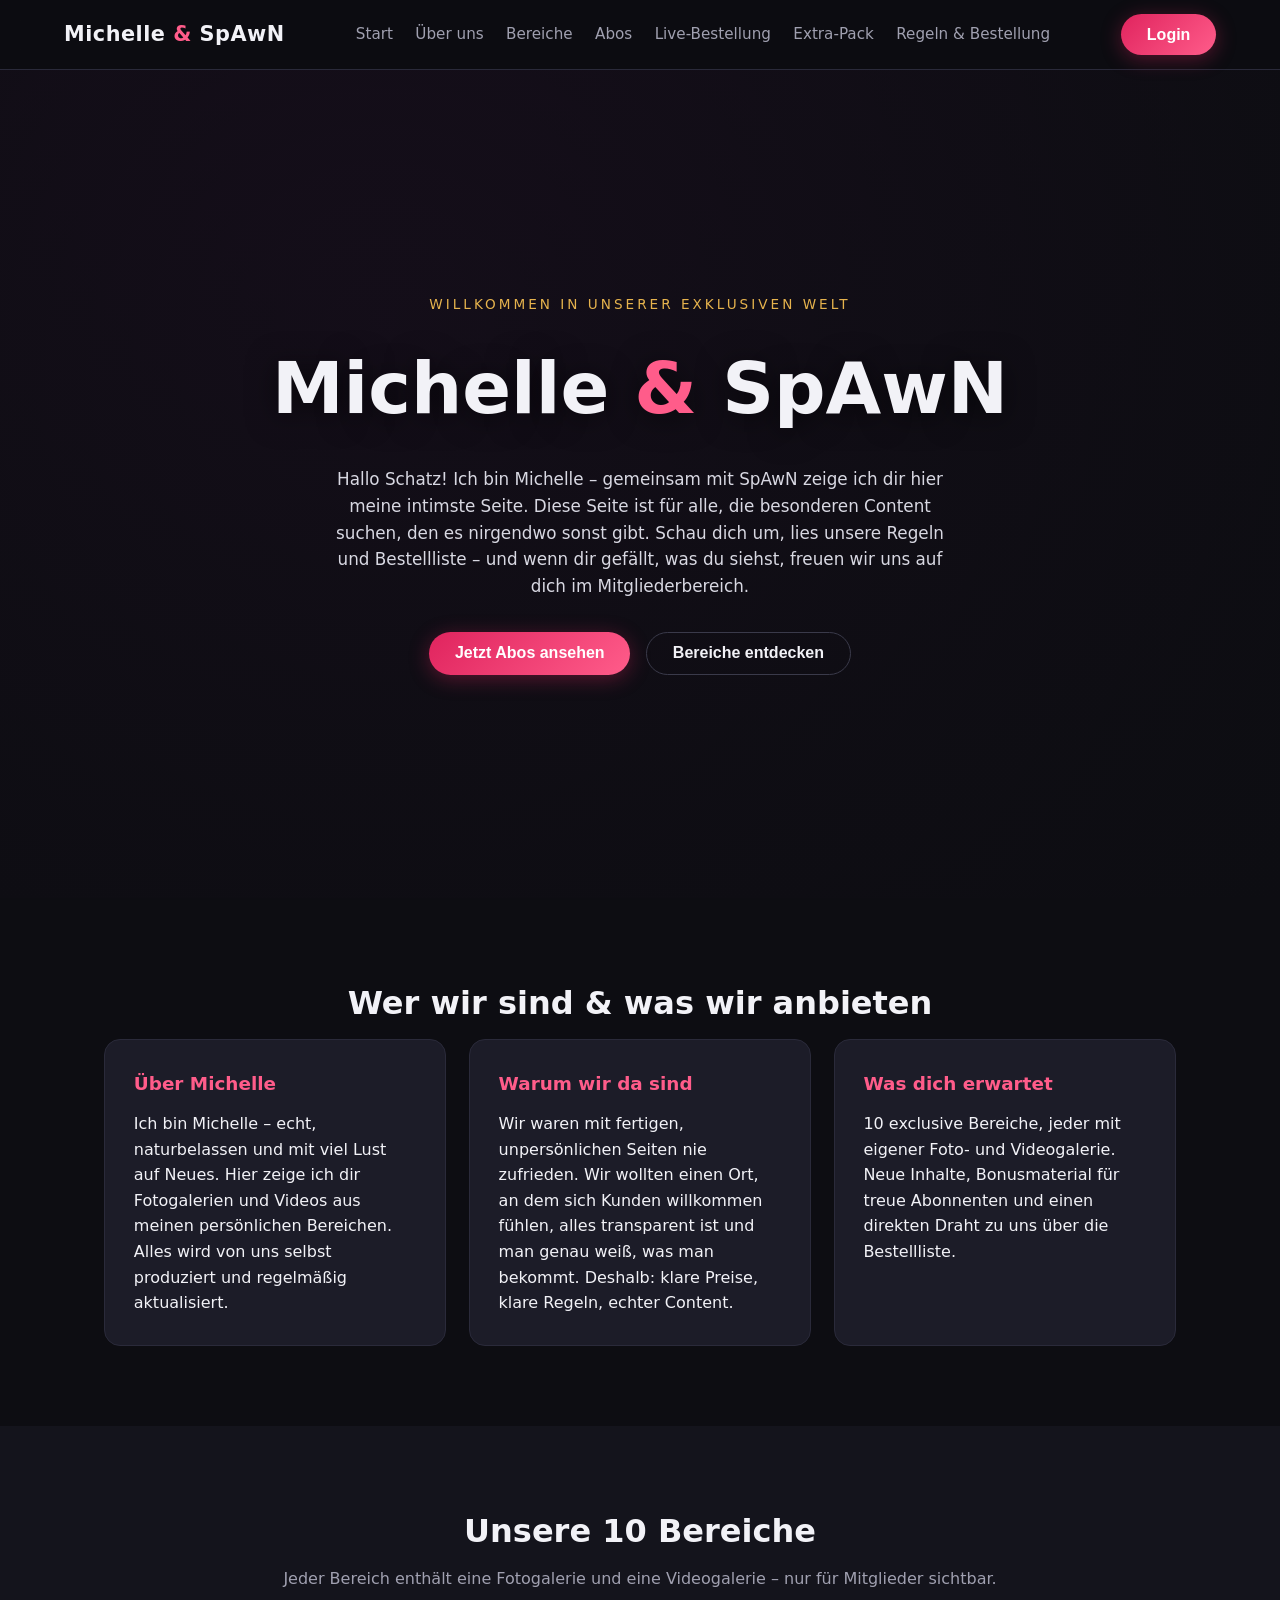
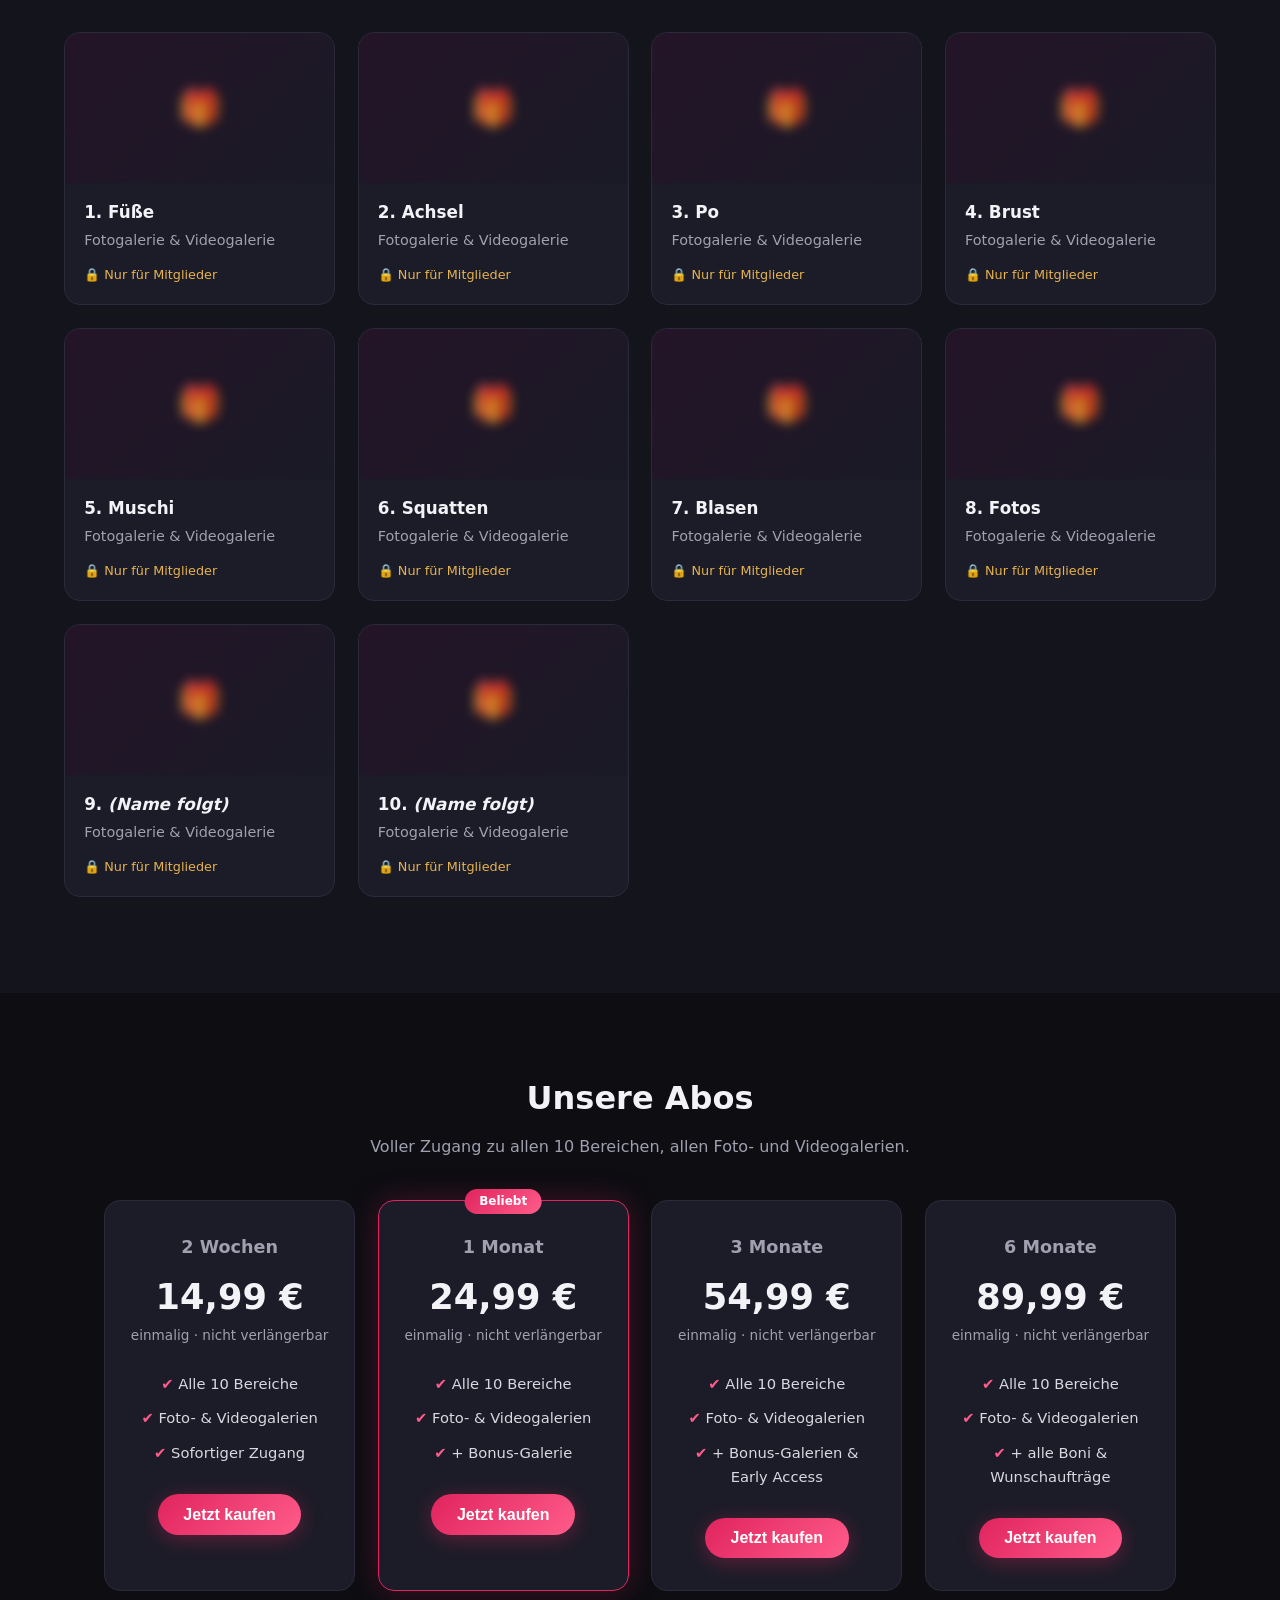
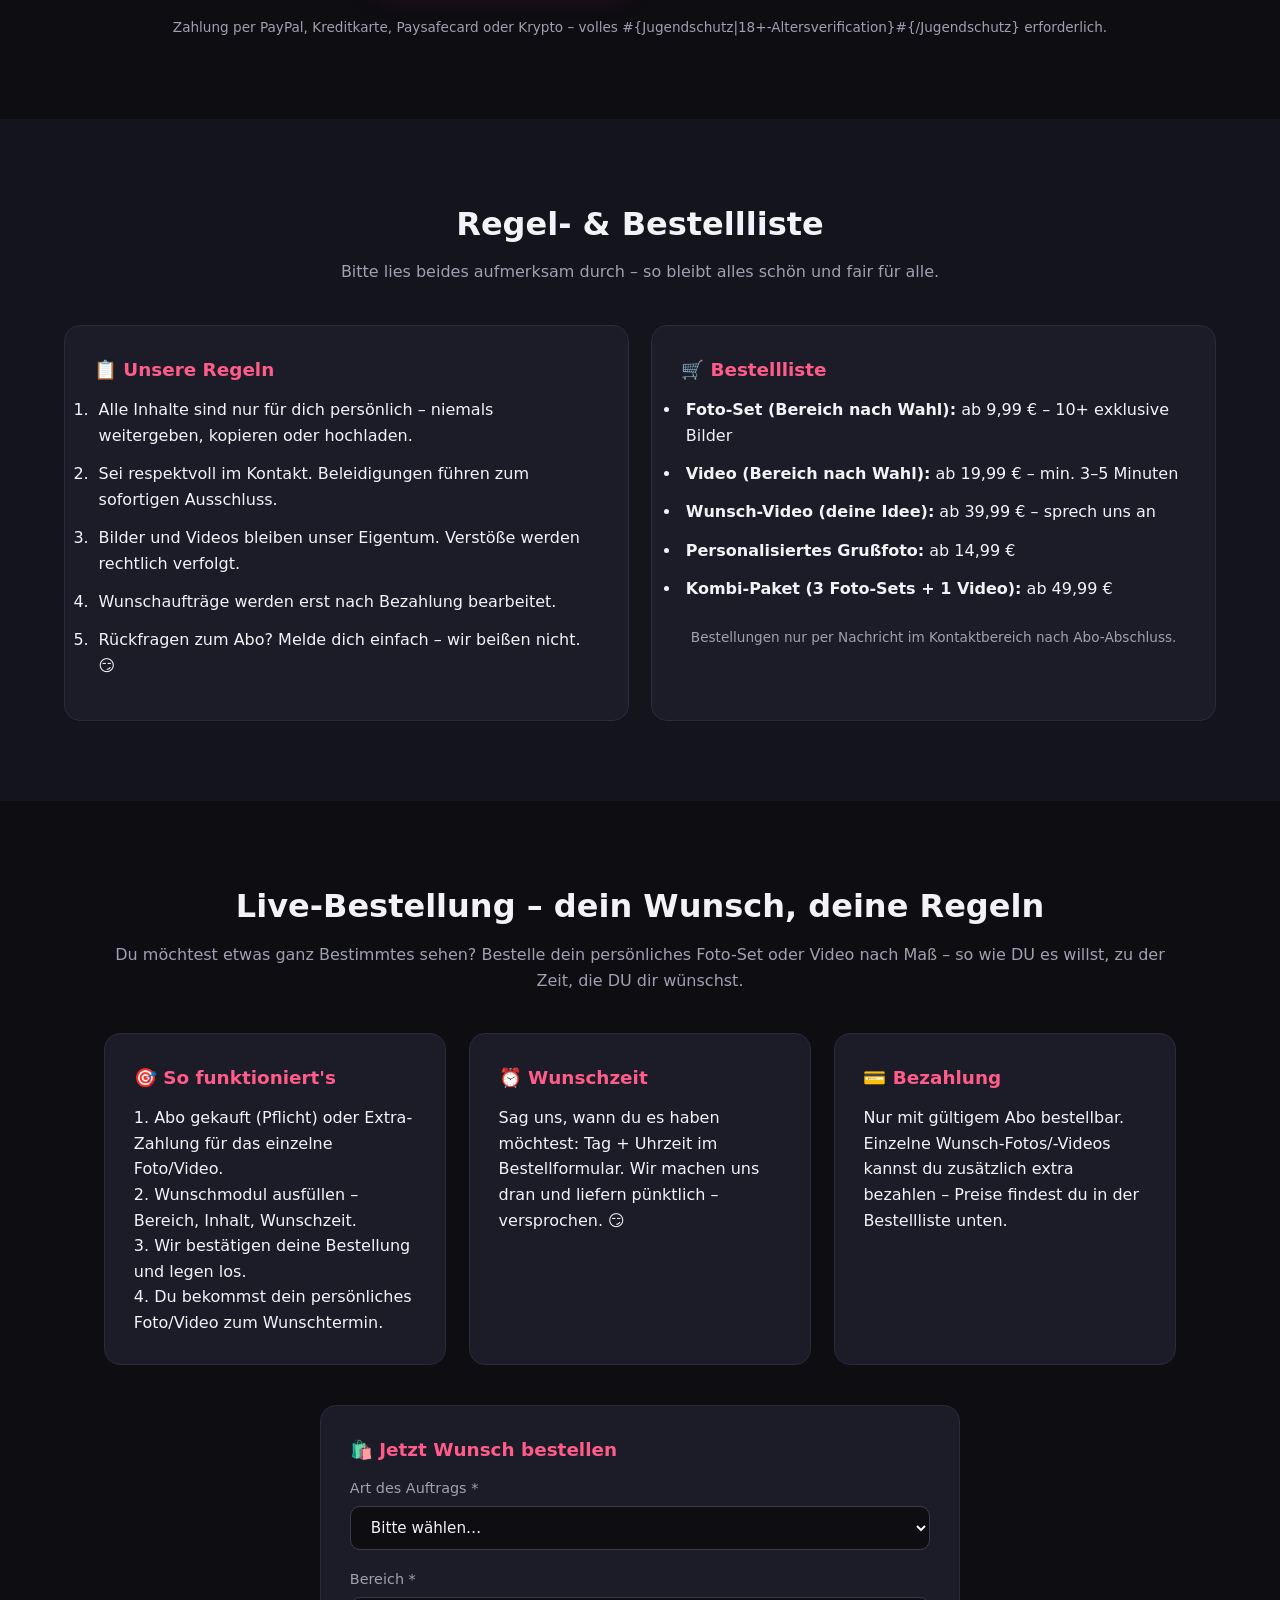
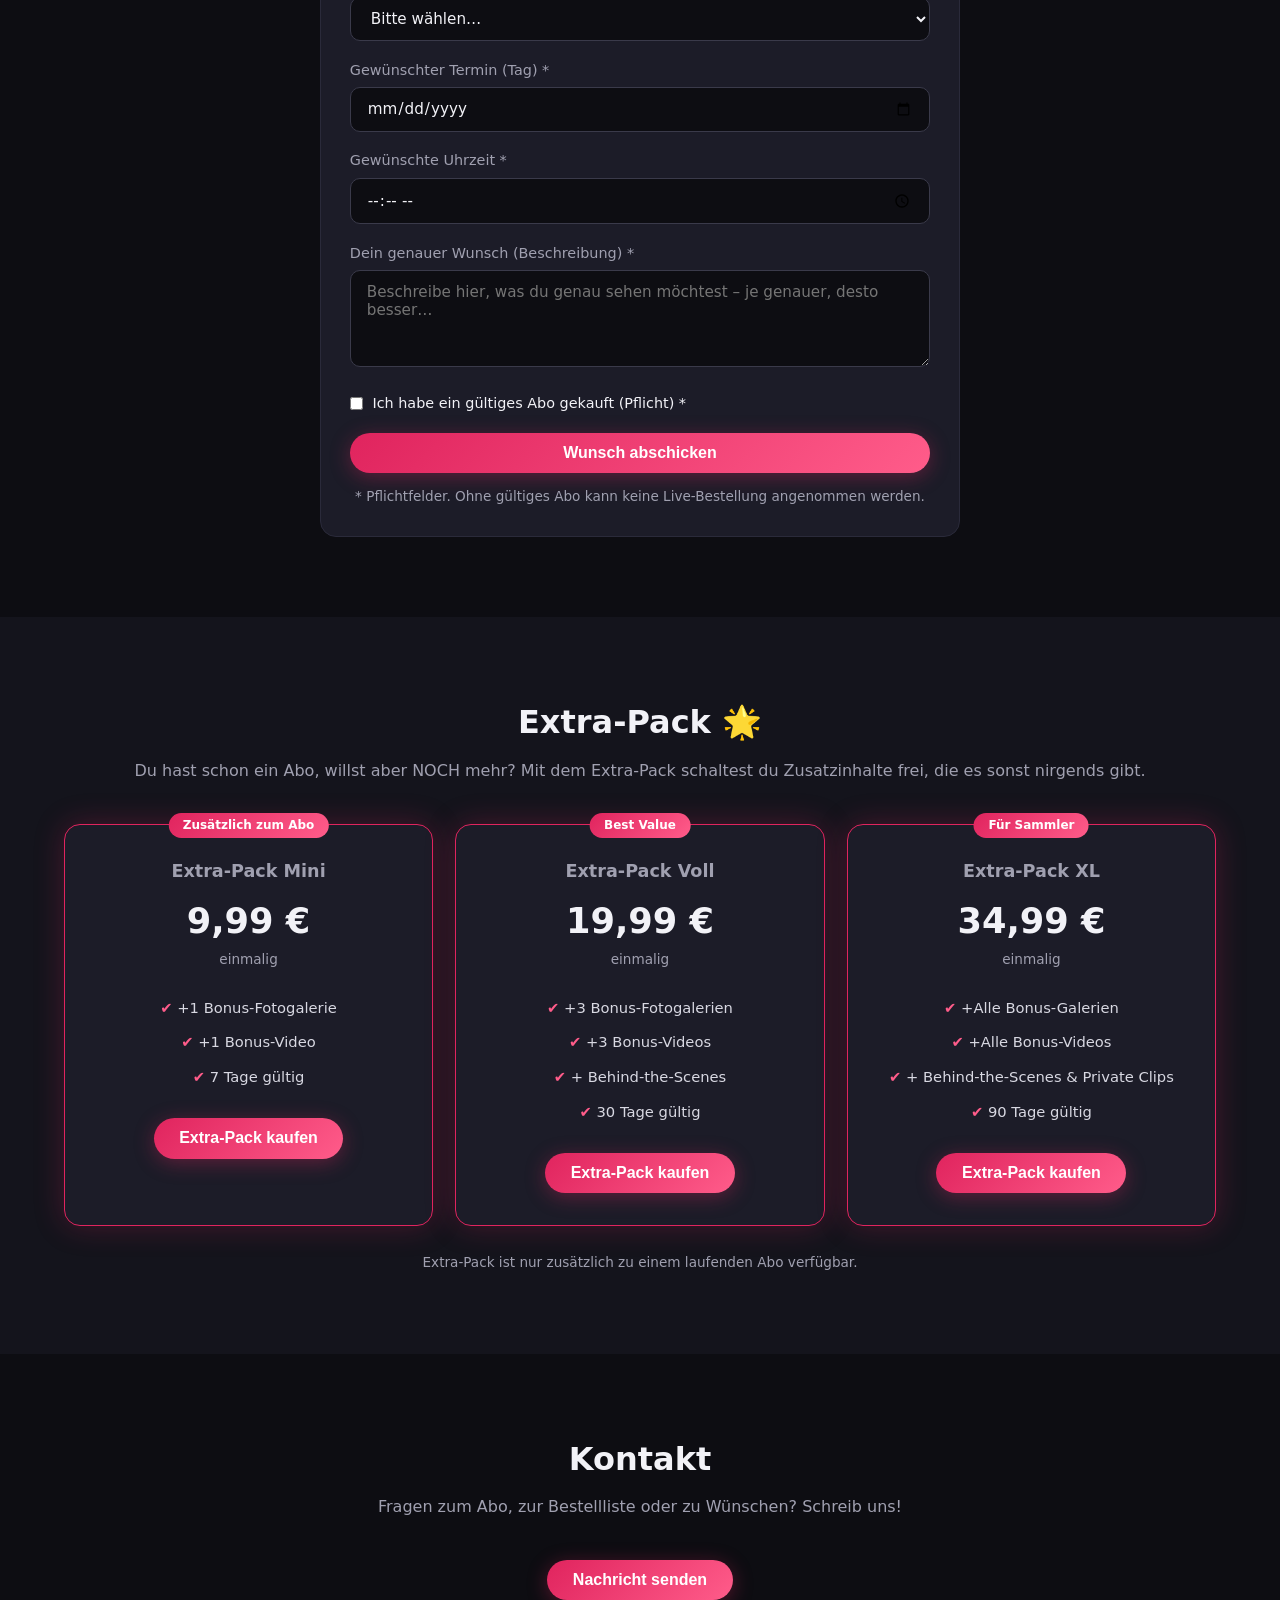
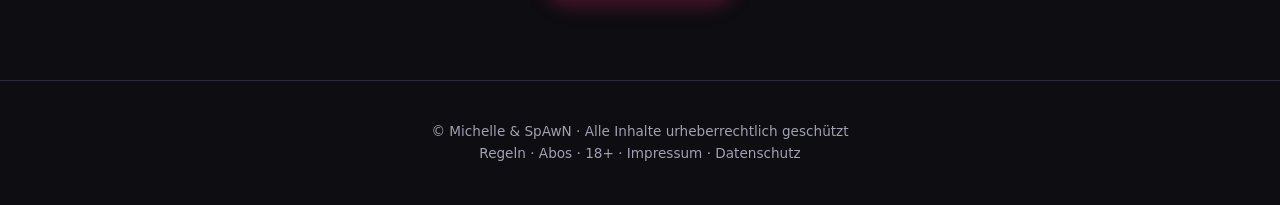
==== index.html @ d3b45bf0 "Website Vorschau: 10 Bereiche, Abos, Live-Bestellung, Extra-Pack, Regeln & Bestellliste" ====
<!DOCTYPE html>
<html lang="de">
<head>
<meta charset="UTF-8">
<meta name="viewport" content="width=device-width, initial-scale=1.0">
<meta name="robots" content="noindex, nofollow">
<title>Michelle &amp; SpAwN – Exklusive Welt</title>
<link rel="stylesheet" href="style.css">
</head>
<body>

<!-- Header -->
<header class="site-header">
  <div class="logo">Michelle <span class="amp">&amp;</span> SpAwN</div>
  <nav>
    <a href="#start">Start</a>
    <a href="#ueber-uns">Über uns</a>
    <a href="#bereiche">Bereiche</a>
    <a href="#preise">Abos</a>
    <a href="#live-bestellung">Live-Bestellung</a>
    <a href="#extra-pack">Extra-Pack</a>
    <a href="#regeln">Regeln &amp; Bestellung</a>
  </nav>
  <button class="btn btn-primary" onclick="openModal()">Login</button>
</header>

<!-- Cover / Start -->
<section id="start" class="hero">
  <div class="hero-inner">
    <p class="hero-kicker">Willkommen in unserer exklusiven Welt</p>
    <h1>Michelle <span class="amp">&amp;</span> SpAwN</h1>
    <p class="hero-text">
      Hallo Schatz! Ich bin Michelle – gemeinsam mit SpAwN zeige ich dir hier meine intimste Seite.
      Diese Seite ist für alle, die besonderen Content suchen, den es nirgendwo sonst gibt.
      Schau dich um, lies unsere Regeln und Bestellliste – und wenn dir gefällt, was du siehst,
      freuen wir uns auf dich im Mitgliederbereich.
    </p>
    <div class="hero-buttons">
      <button class="btn btn-primary" onclick="scrollToId('preise')">Jetzt Abos ansehen</button>
      <button class="btn btn-ghost" onclick="scrollToId('bereiche')">Bereiche entdecken</button>
    </div>
  </div>
</section>

<!-- Über uns / Bestellliste-Einleitung -->
<section id="ueber-uns" class="section">
  <h2>Wer wir sind &amp; was wir anbieten</h2>
  <div class="cards">
    <div class="card">
      <h3>Über Michelle</h3>
      <p>
        Ich bin Michelle – echt, naturbelassen und mit viel Lust auf Neues. Hier zeige ich dir
        Fotogalerien und Videos aus meinen persönlichen Bereichen. Alles wird von uns selbst
        produziert und regelmäßig aktualisiert.
      </p>
    </div>
    <div class="card">
      <h3>Warum wir da sind</h3>
      <p>
        Wir waren mit fertigen, unpersönlichen Seiten nie zufrieden. Wir wollten einen Ort,
        an dem sich Kunden willkommen fühlen, alles transparent ist und man genau weiß,
        was man bekommt. Deshalb: klare Preise, klare Regeln, echter Content.
      </p>
    </div>
    <div class="card">
      <h3>Was dich erwartet</h3>
      <p>
        10 exclusive Bereiche, jeder mit eigener Foto- und Videogalerie. Neue Inhalte,
        Bonusmaterial für treue Abonnenten und einen direkten Draht zu uns über die
        Bestellliste.
      </p>
    </div>
  </div>
</section>

<!-- Bereiche -->
<section id="bereiche" class="section dark">
  <h2>Unsere 10 Bereiche</h2>
  <p class="section-sub">Jeder Bereich enthält eine Fotogalerie und eine Videogalerie – nur für Mitglieder sichtbar.</p>
  <div class="bereich-grid">
    <div class="bereich locked">
      <div class="bereich-teaser"></div>
      <h3>1. Füße</h3>
      <p>Fotogalerie &amp; Videogalerie</p>
      <span class="lock">🔒 Nur für Mitglieder</span>
    </div>
    <div class="bereich locked">
      <div class="bereich-teaser"></div>
      <h3>2. Achsel</h3>
      <p>Fotogalerie &amp; Videogalerie</p>
      <span class="lock">🔒 Nur für Mitglieder</span>
    </div>
    <div class="bereich locked">
      <div class="bereich-teaser"></div>
      <h3>3. Po</h3>
      <p>Fotogalerie &amp; Videogalerie</p>
      <span class="lock">🔒 Nur für Mitglieder</span>
    </div>
    <div class="bereich locked">
      <div class="bereich-teaser"></div>
      <h3>4. Brust</h3>
      <p>Fotogalerie &amp; Videogalerie</p>
      <span class="lock">🔒 Nur für Mitglieder</span>
    </div>
    <div class="bereich locked">
      <div class="bereich-teaser"></div>
      <h3>5. Muschi</h3>
      <p>Fotogalerie &amp; Videogalerie</p>
      <span class="lock">🔒 Nur für Mitglieder</span>
    </div>
    <div class="bereich locked">
      <div class="bereich-teaser"></div>
      <h3>6. Squatten</h3>
      <p>Fotogalerie &amp; Videogalerie</p>
      <span class="lock">🔒 Nur für Mitglieder</span>
    </div>
    <div class="bereich locked">
      <div class="bereich-teaser"></div>
      <h3>7. Blasen</h3>
      <p>Fotogalerie &amp; Videogalerie</p>
      <span class="lock">🔒 Nur für Mitglieder</span>
    </div>
    <div class="bereich locked">
      <div class="bereich-teaser"></div>
      <h3>8. Fotos</h3>
      <p>Fotogalerie &amp; Videogalerie</p>
      <span class="lock">🔒 Nur für Mitglieder</span>
    </div>
    <div class="bereich locked">
      <div class="bereich-teaser"></div>
      <h3>9. <em>(Name folgt)</em></h3>
      <p>Fotogalerie &amp; Videogalerie</p>
      <span class="lock">🔒 Nur für Mitglieder</span>
    </div>
    <div class="bereich locked">
      <div class="bereich-teaser"></div>
      <h3>10. <em>(Name folgt)</em></h3>
      <p>Fotogalerie &amp; Videogalerie</p>
      <span class="lock">🔒 Nur für Mitglieder</span>
    </div>
  </div>
</section>

<!-- Abos -->
<section id="preise" class="section">
  <h2>Unsere Abos</h2>
  <p class="section-sub">Voller Zugang zu allen 10 Bereichen, allen Foto- und Videogalerien.</p>
  <div class="pricing-grid">
    <div class="plan">
      <h3>2 Wochen</h3>
      <p class="price">14,99 €</p>
      <p class="per">einmalig · nicht verlängerbar</p>
      <ul>
        <li>Alle 10 Bereiche</li>
        <li>Foto- &amp; Videogalerien</li>
        <li>Sofortiger Zugang</li>
      </ul>
      <button class="btn btn-primary">Jetzt kaufen</button>
    </div>
    <div class="plan highlight">
      <span class="badge">Beliebt</span>
      <h3>1 Monat</h3>
      <p class="price">24,99 €</p>
      <p class="per">einmalig · nicht verlängerbar</p>
      <ul>
        <li>Alle 10 Bereiche</li>
        <li>Foto- &amp; Videogalerien</li>
        <li>+ Bonus-Galerie</li>
      </ul>
      <button class="btn btn-primary">Jetzt kaufen</button>
    </div>
    <div class="plan">
      <h3>3 Monate</h3>
      <p class="price">54,99 €</p>
      <p class="per">einmalig · nicht verlängerbar</p>
      <ul>
        <li>Alle 10 Bereiche</li>
        <li>Foto- &amp; Videogalerien</li>
        <li>+ Bonus-Galerien &amp; Early Access</li>
      </ul>
      <button class="btn btn-primary">Jetzt kaufen</button>
    </div>
    <div class="plan">
      <h3>6 Monate</h3>
      <p class="price">89,99 €</p>
      <p class="per">einmalig · nicht verlängerbar</p>
      <ul>
        <li>Alle 10 Bereiche</li>
        <li>Foto- &amp; Videogalerien</li>
        <li>+ alle Boni &amp; Wunschaufträge</li>
      </ul>
      <button class="btn btn-primary">Jetzt kaufen</button>
    </div>
  </div>
  <p class="note">Zahlung per PayPal, Kreditkarte, Paysafecard oder Krypto – volles #{Jugendschutz|18+-Altersverification}#{/Jugendschutz} erforderlich.</p>
</section>

<!-- Regeln & Bestellliste -->
<section id="regeln" class="section dark">
  <h2>Regel- &amp; Bestellliste</h2>
  <p class="section-sub">Bitte lies beides aufmerksam durch – so bleibt alles schön und fair für alle.</p>
  <div class="two-col">
    <div class="card tall">
      <h3>📋 Unsere Regeln</h3>
      <ol class="regeln">
        <li>Alle Inhalte sind nur für dich persönlich – niemals weitergeben, kopieren oder hochladen.</li>
        <li>Sei respektvoll im Kontakt. Beleidigungen führen zum sofortigen Ausschluss.</li>
        <li>Bilder und Videos bleiben unser Eigentum. Verstöße werden rechtlich verfolgt.</li>
        <li>Wunschaufträge werden erst nach Bezahlung bearbeitet.</li>
        <li>Rückfragen zum Abo? Melde dich einfach – wir beißen nicht. 😏</li>
      </ol>
    </div>
    <div class="card tall">
      <h3>🛒 Bestellliste</h3>
      <ul class="bestellliste">
        <li><strong>Foto-Set (Bereich nach Wahl):</strong> ab 9,99 € – 10+ exklusive Bilder</li>
        <li><strong>Video (Bereich nach Wahl):</strong> ab 19,99 € – min. 3–5 Minuten</li>
        <li><strong>Wunsch-Video (deine Idee):</strong> ab 39,99 € – sprech uns an</li>
        <li><strong>Personalisiertes Grußfoto:</strong> ab 14,99 €</li>
        <li><strong>Kombi-Paket (3 Foto-Sets + 1 Video):</strong> ab 49,99 €</li>
      </ul>
      <p class="note">Bestellungen nur per Nachricht im Kontaktbereich nach Abo-Abschluss.</p>
    </div>
  </div>
</section>

<!-- Live-Bestellung / Wunsch-Funktion -->
<section id="live-bestellung" class="section">
  <h2>Live-Bestellung – dein Wunsch, deine Regeln</h2>
  <p class="section-sub">
    Du möchtest etwas ganz Bestimmtes sehen? Bestelle dein persönliches Foto-Set oder Video
    nach Maß – so wie DU es willst, zu der Zeit, die DU dir wünschst.
  </p>

  <div class="cards lb-info">
    <div class="card">
      <h3>🎯 So funktioniert's</h3>
      <p>
        1. Abo gekauft (Pflicht) oder Extra-Zahlung für das einzelne Foto/Video.<br>
        2. Wunschmodul ausfüllen – Bereich, Inhalt, Wunschzeit.<br>
        3. Wir bestätigen deine Bestellung und legen los.<br>
        4. Du bekommst dein persönliches Foto/Video zum Wunschtermin.
      </p>
    </div>
    <div class="card">
      <h3>⏰ Wunschzeit</h3>
      <p>
        Sag uns, wann du es haben möchtest: Tag + Uhrzeit im Bestellformular.
        Wir machen uns dran und liefern pünktlich – versprochen. 😏
      </p>
    </div>
    <div class="card">
      <h3>💳 Bezahlung</h3>
      <p>
        Nur mit gültigem Abo bestellbar. Einzelne Wunsch-Fotos/-Videos kannst du zusätzlich
        extra bezahlen – Preise findest du in der Bestellliste unten.
      </p>
    </div>
  </div>

  <!-- Wunsch-Formular -->
  <div class="card form-card">
    <h3>🛍️ Jetzt Wunsch bestellen</h3>
    <form id="wunsch-form" onsubmit="return submitWunsch(event)">
      <div class="form-row">
        <label for="w-art">Art des Auftrags *</label>
        <select id="w-art" required>
          <option value="">Bitte wählen…</option>
          <option>Wunsch-Foto-Set (ab 9,99 €)</option>
          <option>Wunsch-Video (ab 19,99 €)</option>
          <option>Video nach meiner Idee / Maßanfertigung (ab 39,99 €)</option>
          <option>Personalisiertes Grußfoto (ab 14,99 €)</option>
          <option>Kombi-Paket (3 Foto-Sets + 1 Video, ab 49,99 €)</option>
        </select>
      </div>
      <div class="form-row">
        <label for="w-bereich">Bereich *</label>
        <select id="w-bereich" required>
          <option value="">Bitte wählen…</option>
          <option>Füße</option>
          <option>Achsel</option>
          <option>Po</option>
          <option>Brust</option>
          <option>Muschi</option>
          <option>Squatten</option>
          <option>Blasen</option>
          <option>Fotos</option>
          <option>(Bereich 9 – Name folgt)</option>
          <option>(Bereich 10 – Name folgt)</option>
          <option>Überraschung – Michelle entscheidet</option>
        </select>
      </div>
      <div class="form-row">
        <label for="w-datum">Gewünschter Termin (Tag) *</label>
        <input type="date" id="w-datum" required>
      </div>
      <div class="form-row">
        <label for="w-zeit">Gewünschte Uhrzeit *</label>
        <input type="time" id="w-zeit" required>
      </div>
      <div class="form-row">
        <label for="w-text">Dein genauer Wunsch (Beschreibung) *</label>
        <textarea id="w-text" rows="4" placeholder="Beschreibe hier, was du genau sehen möchtest – je genauer, desto besser…" required></textarea>
      </div>
      <div class="form-row checkbox">
        <input type="checkbox" id="w-abo" required>
        <label for="w-abo">Ich habe ein gültiges Abo gekauft (Pflicht) *</label>
      </div>
      <button type="submit" class="btn btn-primary full">Wunsch abschicken</button>
      <p class="note form-note">* Pflichtfelder. Ohne gültiges Abo kann keine Live-Bestellung angenommen werden.</p>
    </form>
  </div>
</section>

<!-- Extra-Pack -->
<section id="extra-pack" class="section dark">
  <h2>Extra-Pack 🌟</h2>
  <p class="section-sub">Du hast schon ein Abo, willst aber NOCH mehr? Mit dem Extra-Pack schaltest du Zusatzinhalte frei, die es sonst nirgends gibt.</p>
  <div class="pricing-grid">
    <div class="plan highlight">
      <span class="badge">Zusätzlich zum Abo</span>
      <h3>Extra-Pack Mini</h3>
      <p class="price">9,99 €</p>
      <p class="per">einmalig</p>
      <ul>
        <li>+1 Bonus-Fotogalerie</li>
        <li>+1 Bonus-Video</li>
        <li>7 Tage gültig</li>
      </ul>
      <button class="btn btn-primary">Extra-Pack kaufen</button>
    </div>
    <div class="plan highlight">
      <span class="badge">Best Value</span>
      <h3>Extra-Pack Voll</h3>
      <p class="price">19,99 €</p>
      <p class="per">einmalig</p>
      <ul>
        <li>+3 Bonus-Fotogalerien</li>
        <li>+3 Bonus-Videos</li>
        <li>+ Behind-the-Scenes</li>
        <li>30 Tage gültig</li>
      </ul>
      <button class="btn btn-primary">Extra-Pack kaufen</button>
    </div>
    <div class="plan highlight">
      <span class="badge">Für Sammler</span>
      <h3>Extra-Pack XL</h3>
      <p class="price">34,99 €</p>
      <p class="per">einmalig</p>
      <ul>
        <li>+Alle Bonus-Galerien</li>
        <li>+Alle Bonus-Videos</li>
        <li>+ Behind-the-Scenes &amp; Private Clips</li>
        <li>90 Tage gültig</li>
      </ul>
      <button class="btn btn-primary">Extra-Pack kaufen</button>
    </div>
  </div>
  <p class="note">Extra-Pack ist nur zusätzlich zu einem laufenden Abo verfügbar.</p>
</section>

<!-- Kontakt -->
<section id="kontakt" class="section">
  <h2>Kontakt</h2>
  <p class="section-sub">Fragen zum Abo, zur Bestellliste oder zu Wünschen? Schreib uns!</p>
  <button class="btn btn-primary">Nachricht senden</button>
</section>

<footer>
  <p>© Michelle &amp; SpAwN · Alle Inhalte urheberrechtlich geschützt</p>
  <p class="footer-links"><a href="#regeln">Regeln</a> · <a href="#preise">Abos</a> · 18+ · Impressum · Datenschutz</p>
</footer>

<!-- Login-Modal -->
<div id="login-modal" class="modal hidden">
  <div class="modal-box">
    <button class="close" onclick="closeModal()">&times;</button>
    <h3>Login für Mitglieder</h3>
    <form onsubmit="event.preventDefault(); alert('Login-Funktion folgt – Zugang nach Abo-Kauf.');">
      <input type="email" placeholder="E-Mail" required>
      <input type="password" placeholder="Passwort" required>
      <button type="submit" class="btn btn-primary full">Einloggen</button>
    </form>
  </div>
</div>

<script src="script.js"></script>
</body>
</html>
---- style.css ----
/* ============================================
   Michelle & SpAwN – Stylesheet
   ============================================ */
:root {
  --bg: #0d0d12;
  --bg2: #14141c;
  --card: #1c1c28;
  --accent: #e0245e;
  --accent2: #ff5c8a;
  --text: #f2f2f7;
  --muted: #a0a0b0;
  --gold: #e6b34d;
}

* { margin: 0; padding: 0; box-sizing: border-box; }

body {
  font-family: 'Segoe UI', system-ui, -apple-system, sans-serif;
  background: var(--bg);
  color: var(--text);
  line-height: 1.6;
}

/* ---------- Header ---------- */
.site-header {
  position: sticky;
  top: 0;
  z-index: 100;
  display: flex;
  align-items: center;
  justify-content: space-between;
  padding: 0.9rem 5%;
  background: rgba(13,13,18,0.85);
  backdrop-filter: blur(12px);
  border-bottom: 1px solid #2a2a3a;
}
.logo {
  font-size: 1.3rem;
  font-weight: 800;
  letter-spacing: 0.5px;
}
.amp { color: var(--accent2); }
.site-header nav { display: flex; gap: 1.4rem; }
.site-header nav a {
  color: var(--muted);
  text-decoration: none;
  font-size: 0.95rem;
  transition: color 0.2s;
}
.site-header nav a:hover { color: var(--accent2); }

/* ---------- Buttons ---------- */
.btn {
  border: none;
  border-radius: 999px;
  padding: 0.7rem 1.6rem;
  font-size: 1rem;
  font-weight: 600;
  cursor: pointer;
  transition: transform 0.15s, box-shadow 0.2s, background 0.2s;
}
.btn:hover { transform: translateY(-2px); }
.btn-primary {
  background: linear-gradient(135deg, var(--accent), var(--accent2));
  color: #fff;
  box-shadow: 0 4px 20px rgba(224,36,94,0.35);
}
.btn-primary:hover { box-shadow: 0 6px 26px rgba(224,36,94,0.5); }
.btn-ghost {
  background: transparent;
  color: var(--text);
  border: 1px solid #3a3a4a;
}
.btn-ghost:hover { border-color: var(--accent2); color: var(--accent2); }
.btn.full { width: 100%; }

/* ---------- Hero ---------- */
.hero {
  min-height: 92vh;
  display: flex;
  align-items: center;
  justify-content: center;
  text-align: center;
  position: relative;
  background:
    linear-gradient(rgba(13,13,18,0.72), rgba(13,13,18,0.9)),
    url('img/cover.jpg') center/cover no-repeat,
    radial-gradient(circle at 30% 30%, #2b1030, var(--bg));
  padding: 2rem 5%;
}
.hero-kicker {
  text-transform: uppercase;
  letter-spacing: 3px;
  font-size: 0.85rem;
  color: var(--gold);
  margin-bottom: 1rem;
}
.hero h1 {
  font-size: clamp(2.4rem, 6vw, 4.5rem);
  font-weight: 900;
  margin-bottom: 1.2rem;
  text-shadow: 0 4px 30px rgba(0,0,0,0.6);
}
.hero-text {
  max-width: 640px;
  margin: 0 auto 2rem;
  color: #d8d8e2;
  font-size: 1.05rem;
}
.hero-buttons { display: flex; gap: 1rem; justify-content: center; flex-wrap: wrap; }

/* ---------- Sections ---------- */
.section { padding: 5rem 5%; max-width: 1200px; margin: 0 auto; }
.section.dark { max-width: none; background: var(--bg2); }
.section.dark > * { max-width: 1200px; margin-left: auto; margin-right: auto; }
.section h2 {
  font-size: 2rem;
  font-weight: 800;
  text-align: center;
  margin-bottom: 0.6rem;
}
.section-sub {
  text-align: center;
  color: var(--muted);
  margin-bottom: 2.5rem;
}

/* ---------- Cards ---------- */
.cards { display: grid; grid-template-columns: repeat(auto-fit, minmax(260px, 1fr)); gap: 1.4rem; }
.card {
  background: var(--card);
  border: 1px solid #2a2a3a;
  border-radius: 16px;
  padding: 1.8rem;
}
.card h3 { color: var(--accent2); margin-bottom: 0.8rem; font-size: 1.15rem; }
.card.tall { min-height: 100%; }

/* ---------- Bereiche ---------- */
.bereich-grid {
  display: grid;
  grid-template-columns: repeat(auto-fill, minmax(240px, 1fr));
  gap: 1.4rem;
  margin-bottom: 1rem;
}
.bereich {
  background: var(--card);
  border: 1px solid #2a2a3a;
  border-radius: 16px;
  overflow: hidden;
  transition: transform 0.2s, border-color 0.2s;
  position: relative;
}
.bereich:hover { transform: translateY(-4px); border-color: var(--accent); }
.bereich-teaser {
  height: 150px;
  background: linear-gradient(135deg, #241428, #1a1a26);
  position: relative;
}
.bereich-teaser::after {
  content: '🎁';
  position: absolute;
  inset: 0;
  display: flex;
  align-items: center;
  justify-content: center;
  font-size: 2.2rem;
  filter: blur(0);
  opacity: 0.85;
}
.bereich.locked .bereich-teaser::after { filter: blur(6px); }
.bereich h3 { padding: 1rem 1.2rem 0.2rem; font-size: 1.05rem; }
.bereich p { padding: 0 1.2rem; color: var(--muted); font-size: 0.9rem; }
.bereich .lock {
  display: inline-block;
  margin: 0.8rem 1.2rem 1.2rem;
  font-size: 0.8rem;
  color: var(--gold);
}

/* ---------- Pricing ---------- */
.pricing-grid {
  display: grid;
  grid-template-columns: repeat(auto-fit, minmax(230px, 1fr));
  gap: 1.4rem;
}
.plan {
  background: var(--card);
  border: 1px solid #2a2a3a;
  border-radius: 16px;
  padding: 2rem 1.5rem;
  text-align: center;
  position: relative;
  transition: transform 0.2s, border-color 0.2s;
}
.plan:hover { transform: translateY(-4px); }
.plan.highlight { border-color: var(--accent); box-shadow: 0 0 30px rgba(224,36,94,0.25); }
.plan .badge {
  position: absolute;
  top: -12px;
  left: 50%;
  transform: translateX(-50%);
  background: linear-gradient(135deg, var(--accent), var(--accent2));
  color: #fff;
  padding: 0.2rem 0.9rem;
  border-radius: 999px;
  font-size: 0.75rem;
  font-weight: 700;
}
.plan h3 { font-size: 1.1rem; color: var(--muted); margin-bottom: 0.5rem; }
.plan .price { font-size: 2.2rem; font-weight: 900; color: var(--text); }
.plan .per { color: var(--muted); font-size: 0.85rem; margin-bottom: 1.2rem; }
.plan ul { list-style: none; margin-bottom: 1.5rem; }
.plan ul li { padding: 0.35rem 0; color: #d8d8e2; font-size: 0.92rem; }
.plan ul li::before { content: '✔ '; color: var(--accent2); }

.note { text-align: center; color: var(--muted); font-size: 0.85rem; margin-top: 1.6rem; }

/* ---------- Regeln & Bestellliste ---------- */
.two-col { display: grid; grid-template-columns: repeat(auto-fit, minmax(300px, 1fr)); gap: 1.4rem; }
.regeln li, .bestellliste li { margin-bottom: 0.8rem; padding-left: 0.3rem; }

/* ---------- Kontakt ---------- */
#kontakt { text-align: center; }

/* ---------- Footer ---------- */
footer {
  padding: 2.5rem 5%;
  text-align: center;
  color: var(--muted);
  font-size: 0.85rem;
  border-top: 1px solid #2a2a3a;
}
.footer-links a { color: var(--muted); text-decoration: none; }
.footer-links a:hover { color: var(--accent2); }

/* ---------- Modal ---------- */
.modal {
  position: fixed;
  inset: 0;
  background: rgba(0,0,0,0.7);
  display: flex;
  align-items: center;
  justify-content: center;
  z-index: 200;
}
.modal.hidden { display: none; }
.modal-box {
  background: var(--card);
  border: 1px solid #3a3a4a;
  border-radius: 16px;
  padding: 2.2rem;
  width: min(380px, 90vw);
  position: relative;
}
.modal-box h3 { margin-bottom: 1.2rem; }
.modal-box .close {
  position: absolute;
  top: 0.7rem;
  right: 1rem;
  background: none;
  border: none;
  color: var(--muted);
  font-size: 1.6rem;
  cursor: pointer;
}
.modal-box input {
  width: 100%;
  padding: 0.75rem 1rem;
  margin-bottom: 0.9rem;
  border-radius: 10px;
  border: 1px solid #3a3a4a;
  background: var(--bg);
  color: var(--text);
  font-size: 0.95rem;
}

/* ---------- Live-Bestellung Formular ---------- */
.card.form-card {
  max-width: 640px;
  margin: 2.5rem auto 0;
}
.form-row { margin-bottom: 1.1rem; }
.form-row label {
  display: block;
  margin-bottom: 0.35rem;
  font-size: 0.9rem;
  color: var(--muted);
}
.form-row select,
.form-row input[type="date"],
.form-row input[type="time"],
.form-row textarea {
  width: 100%;
  padding: 0.7rem 1rem;
  border-radius: 10px;
  border: 1px solid #3a3a4a;
  background: var(--bg);
  color: var(--text);
  font-size: 0.95rem;
  font-family: inherit;
}
.form-row textarea { resize: vertical; }
.form-row select:focus,
.form-row input:focus,
.form-row textarea:focus {
  outline: none;
  border-color: var(--accent2);
}
.form-row.checkbox {
  display: flex;
  align-items: center;
  gap: 0.6rem;
}
.form-row.checkbox input { width: auto; }
.form-row.checkbox label { margin-bottom: 0; color: var(--text); }
.form-note { margin-top: 0.8rem; }
.lb-info { margin-bottom: 0; }

/* ---------- Responsive ---------- */
@media (max-width: 760px) {
  .site-header nav { display: none; }
  .hero { min-height: 80vh; }
}
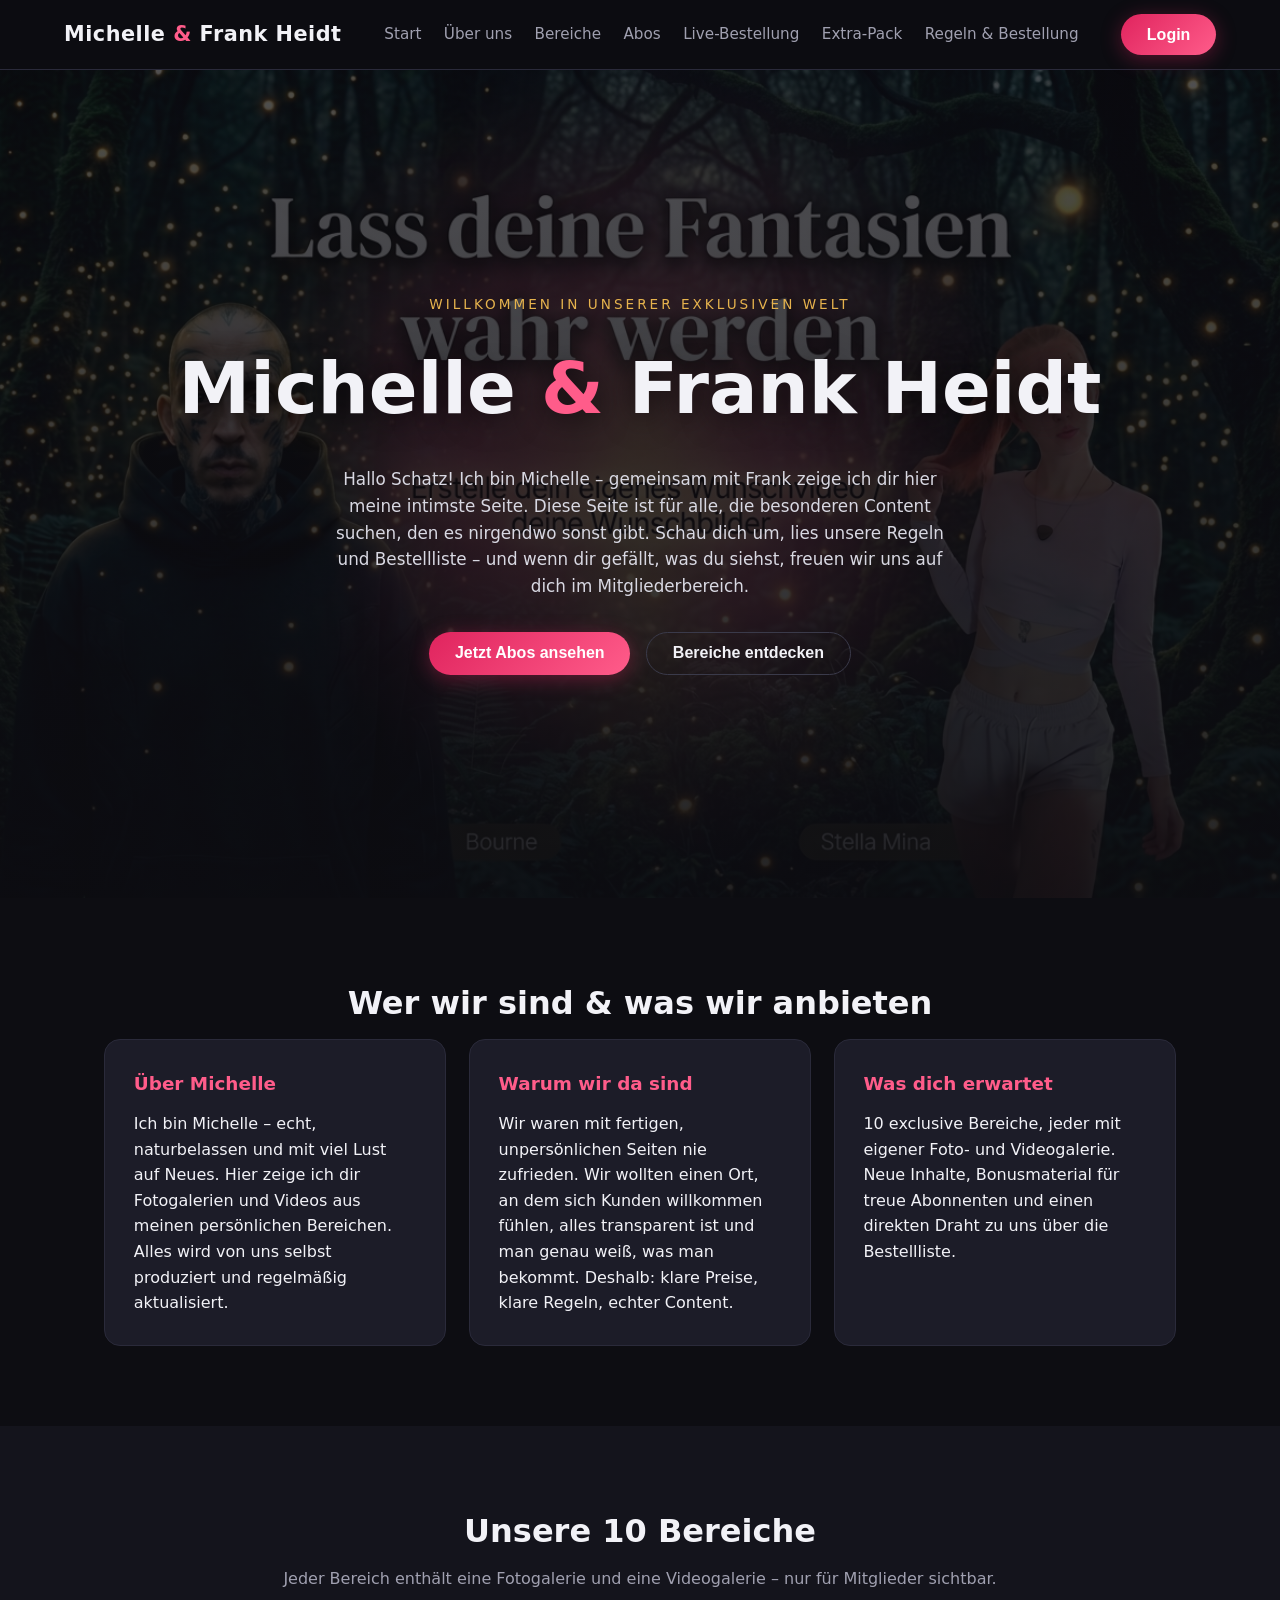
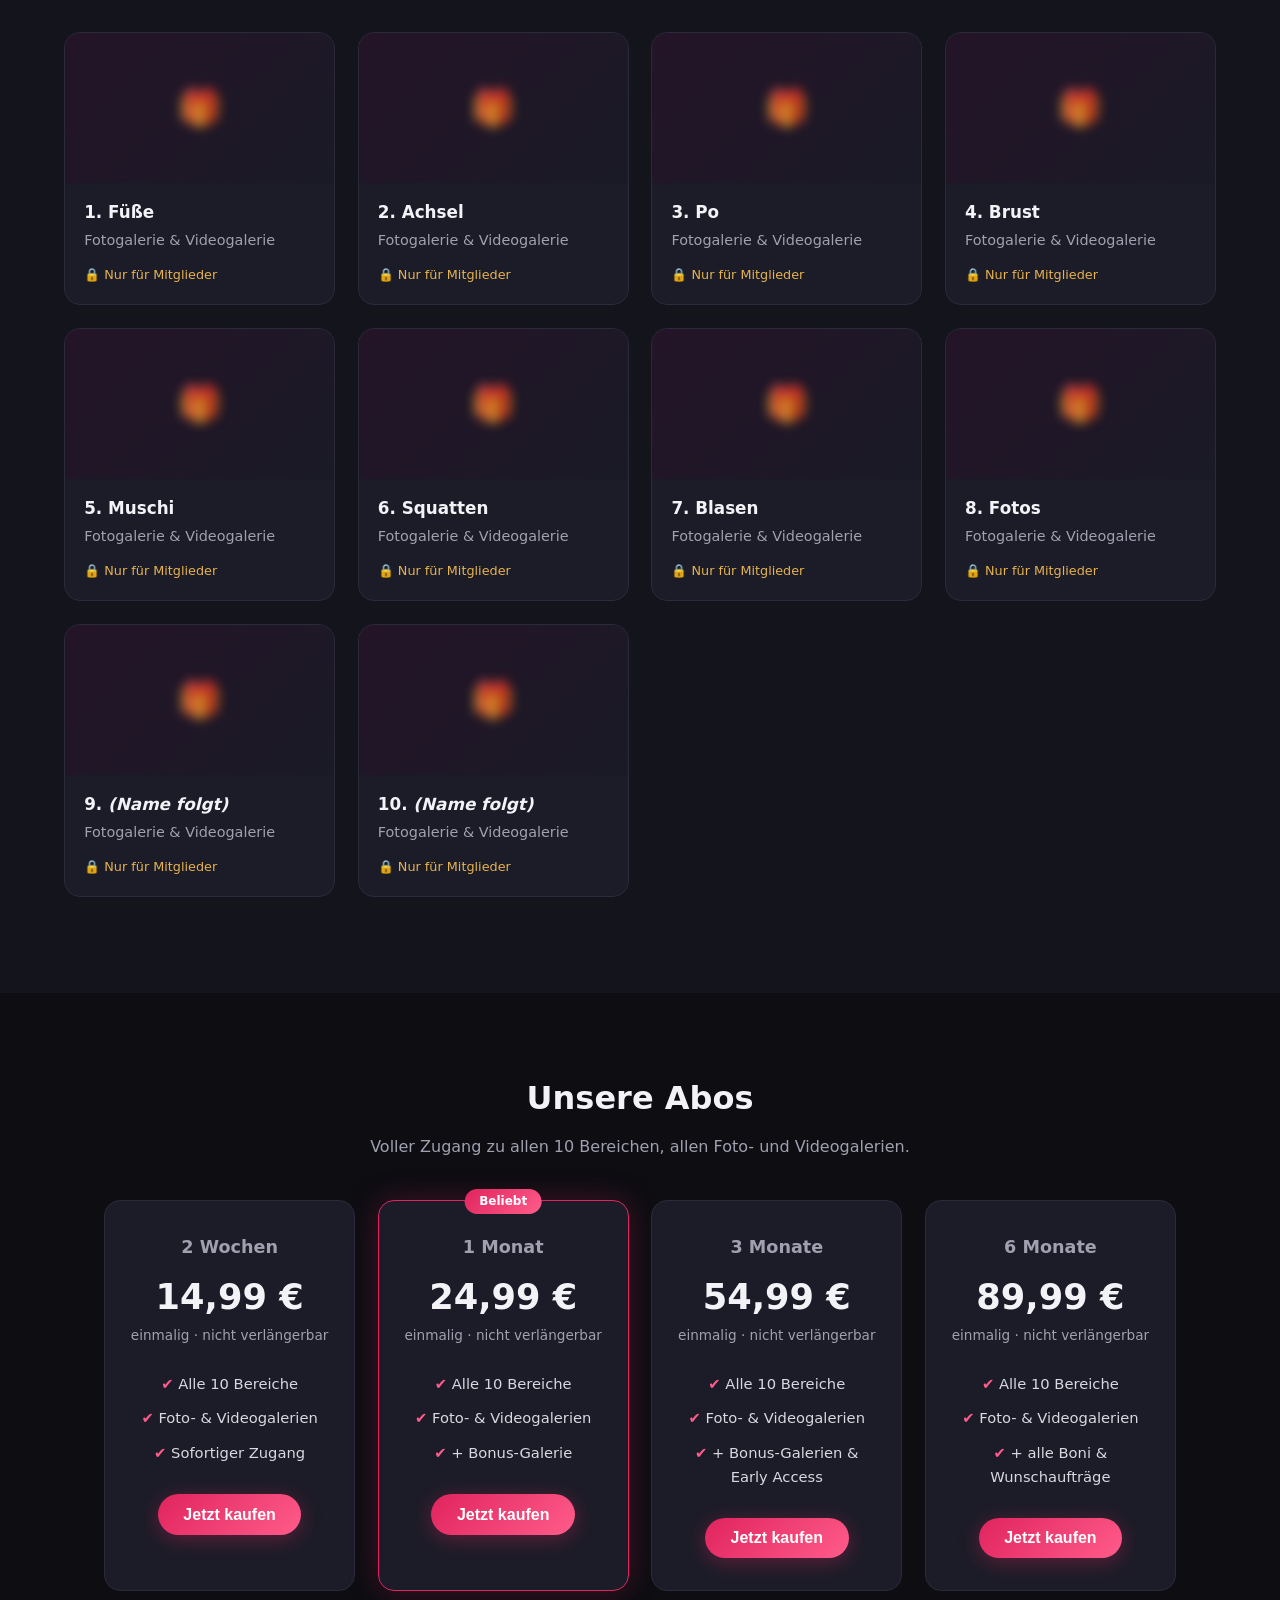
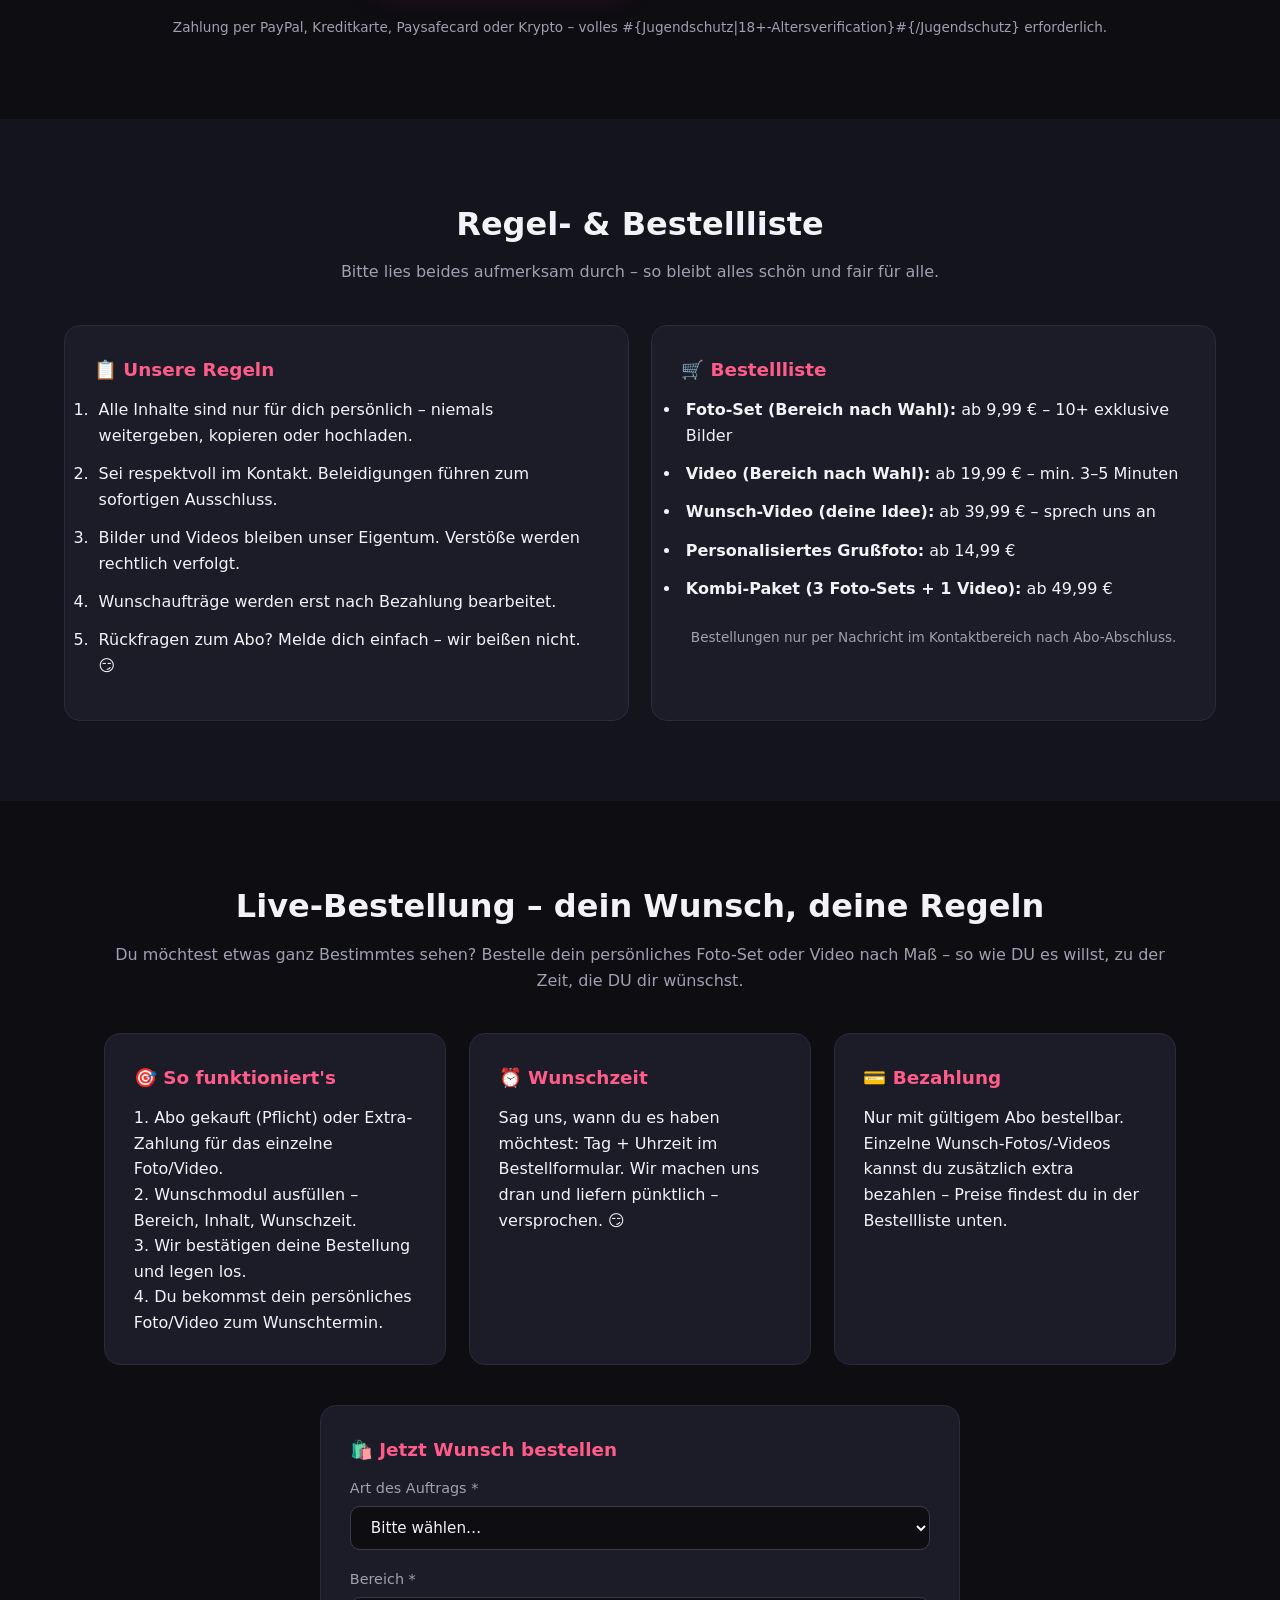
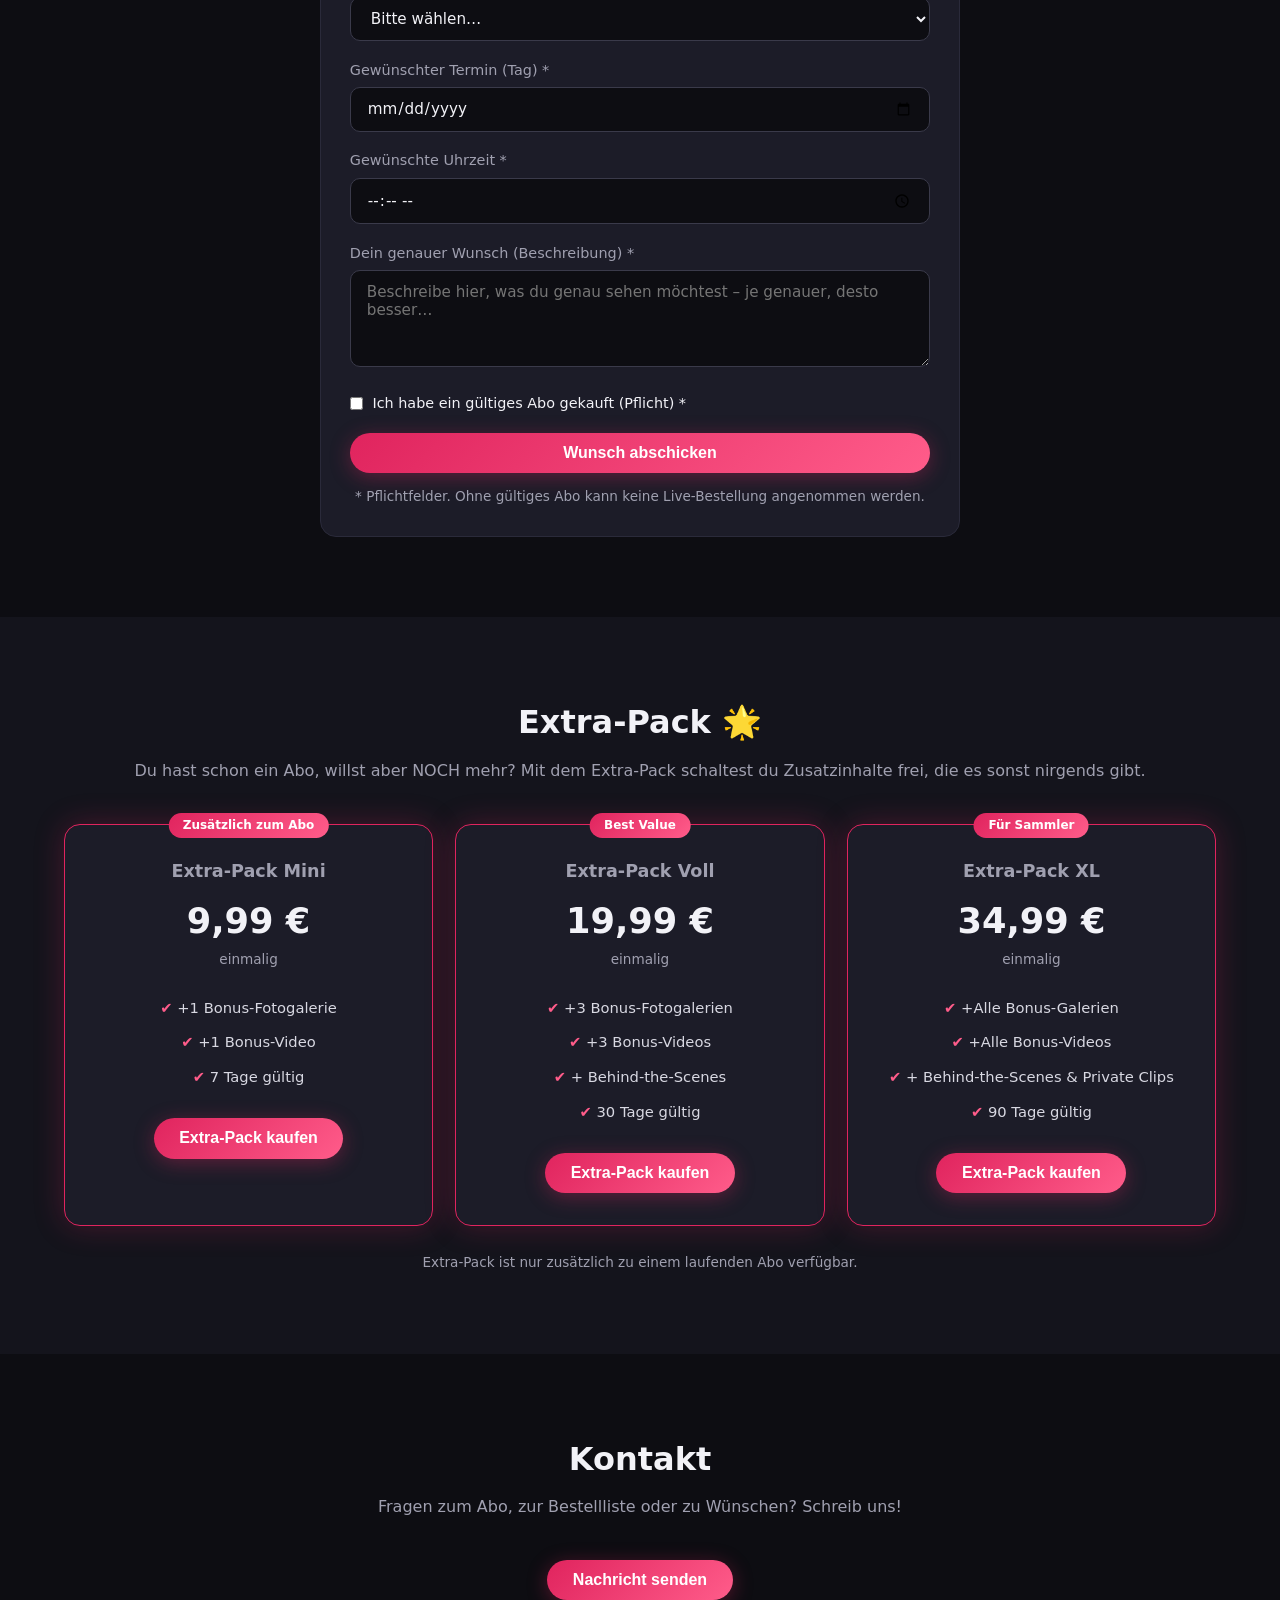
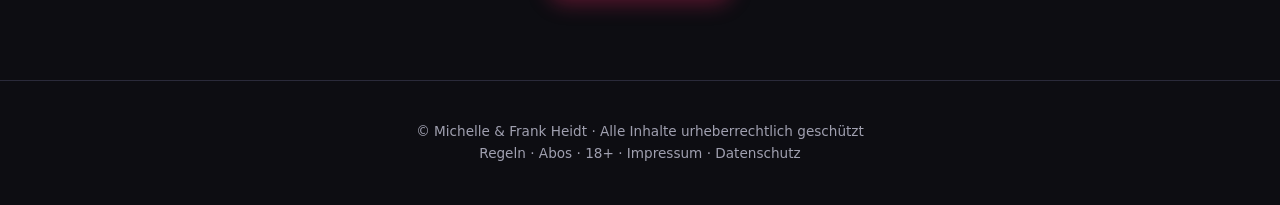
==== commit 5db73714: "Cover-Bild eingebaut + Umbenennung zu Michelle & Frank Heidt" ====
--- a/index.html
+++ b/index.html
@@ -4,14 +4,14 @@
 <meta charset="UTF-8">
 <meta name="viewport" content="width=device-width, initial-scale=1.0">
 <meta name="robots" content="noindex, nofollow">
-<title>Michelle &amp; SpAwN – Exklusive Welt</title>
+<title>Michelle &amp; Frank Heidt – Exklusive Welt</title>
 <link rel="stylesheet" href="style.css">
 </head>
 <body>
 
 <!-- Header -->
 <header class="site-header">
-  <div class="logo">Michelle <span class="amp">&amp;</span> SpAwN</div>
+  <div class="logo">Michelle <span class="amp">&amp;</span> Frank Heidt</div>
   <nav>
     <a href="#start">Start</a>
     <a href="#ueber-uns">Über uns</a>
@@ -28,9 +28,9 @@
 <section id="start" class="hero">
   <div class="hero-inner">
     <p class="hero-kicker">Willkommen in unserer exklusiven Welt</p>
-    <h1>Michelle <span class="amp">&amp;</span> SpAwN</h1>
+    <h1>Michelle <span class="amp">&amp;</span> Frank Heidt</h1>
     <p class="hero-text">
-      Hallo Schatz! Ich bin Michelle – gemeinsam mit SpAwN zeige ich dir hier meine intimste Seite.
+      Hallo Schatz! Ich bin Michelle – gemeinsam mit Frank zeige ich dir hier meine intimste Seite.
       Diese Seite ist für alle, die besonderen Content suchen, den es nirgendwo sonst gibt.
       Schau dich um, lies unsere Regeln und Bestellliste – und wenn dir gefällt, was du siehst,
       freuen wir uns auf dich im Mitgliederbereich.
@@ -367,7 +367,7 @@
 </section>
 
 <footer>
-  <p>© Michelle &amp; SpAwN · Alle Inhalte urheberrechtlich geschützt</p>
+  <p>© Michelle &amp; Frank Heidt · Alle Inhalte urheberrechtlich geschützt</p>
   <p class="footer-links"><a href="#regeln">Regeln</a> · <a href="#preise">Abos</a> · 18+ · Impressum · Datenschutz</p>
 </footer>
 
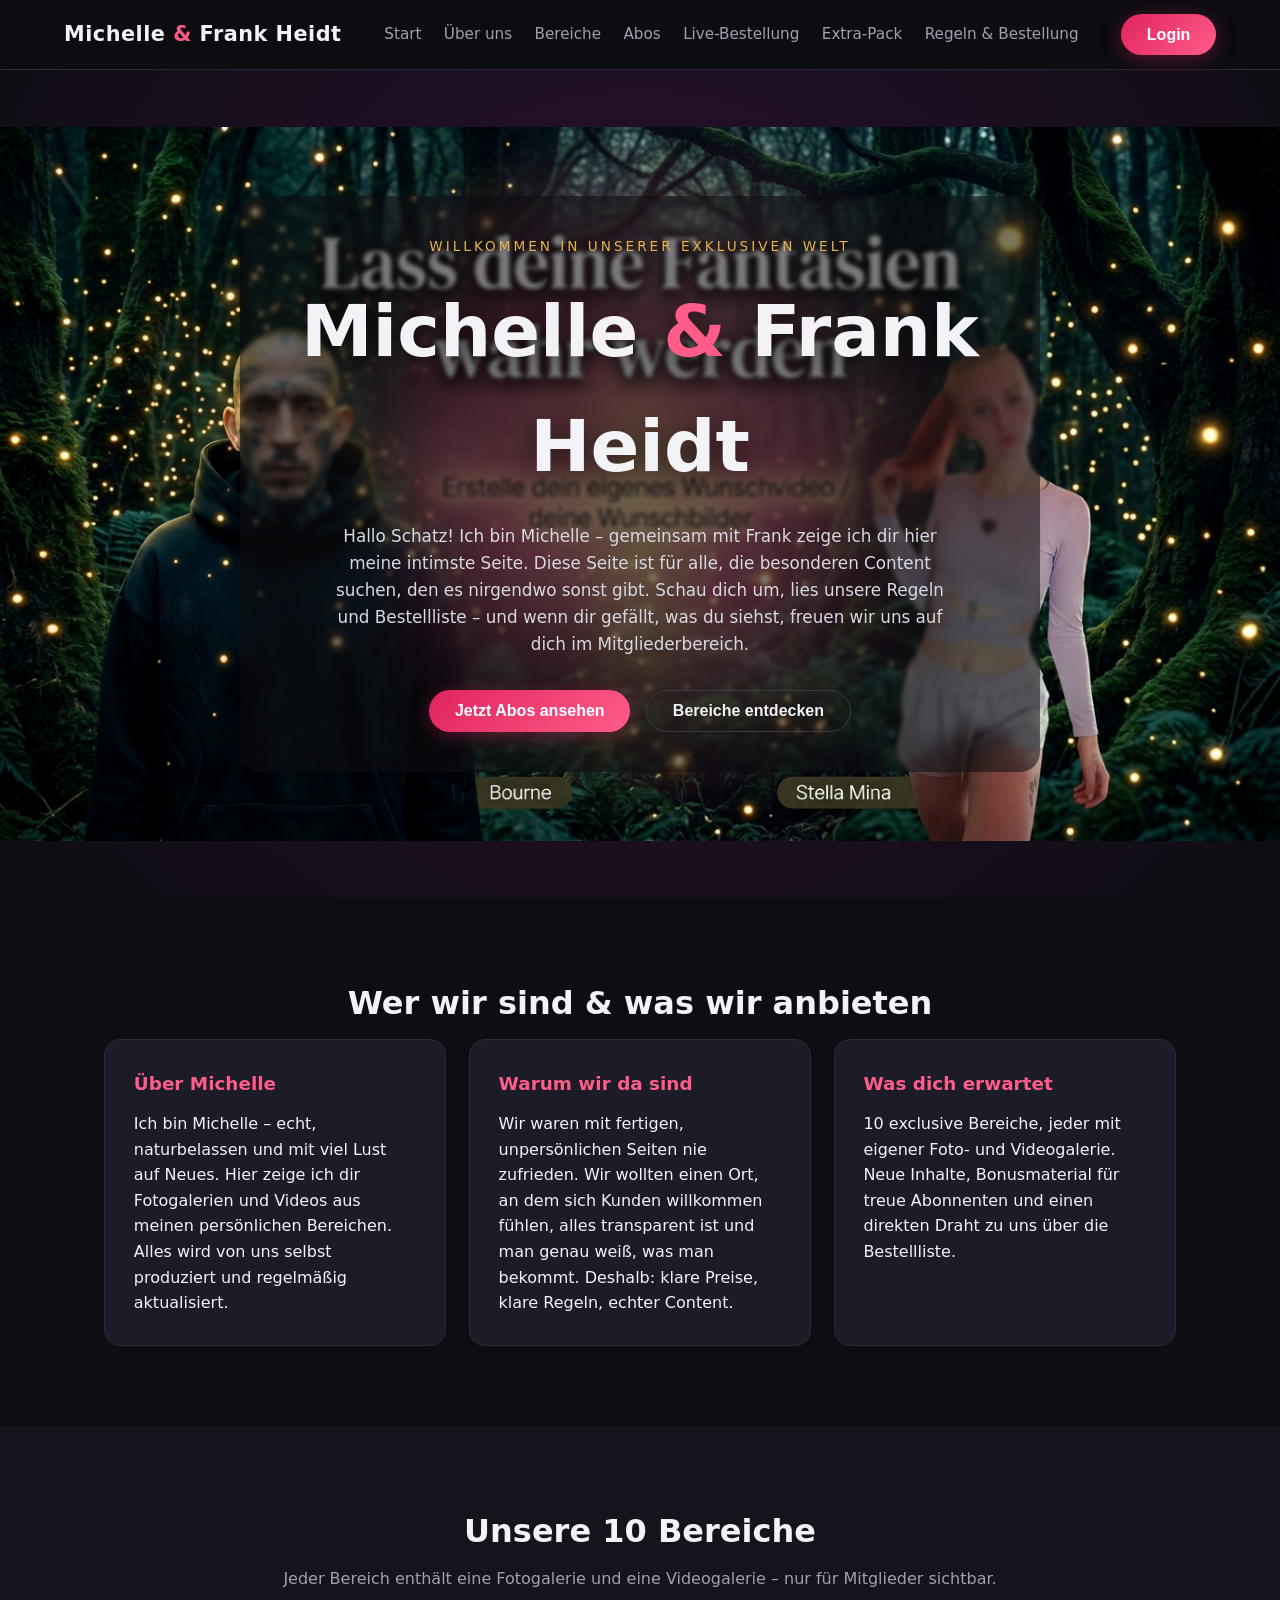
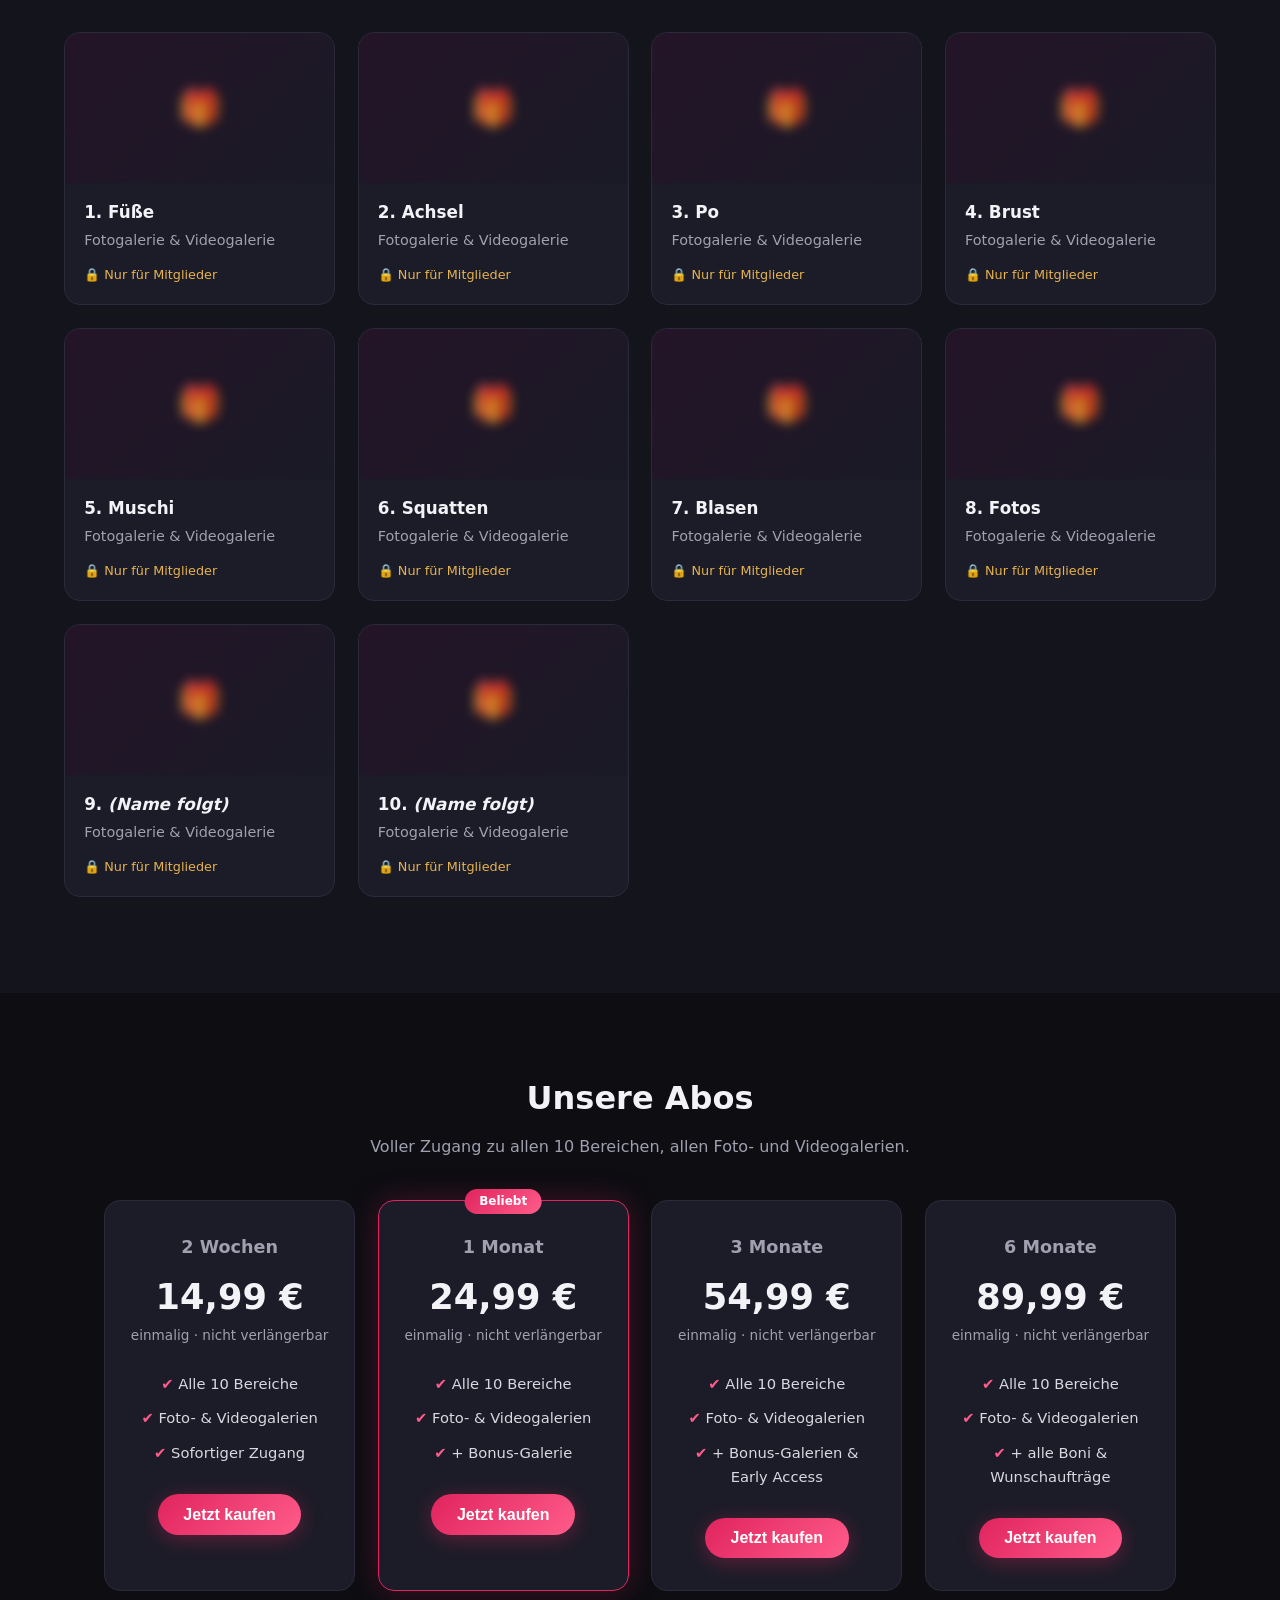
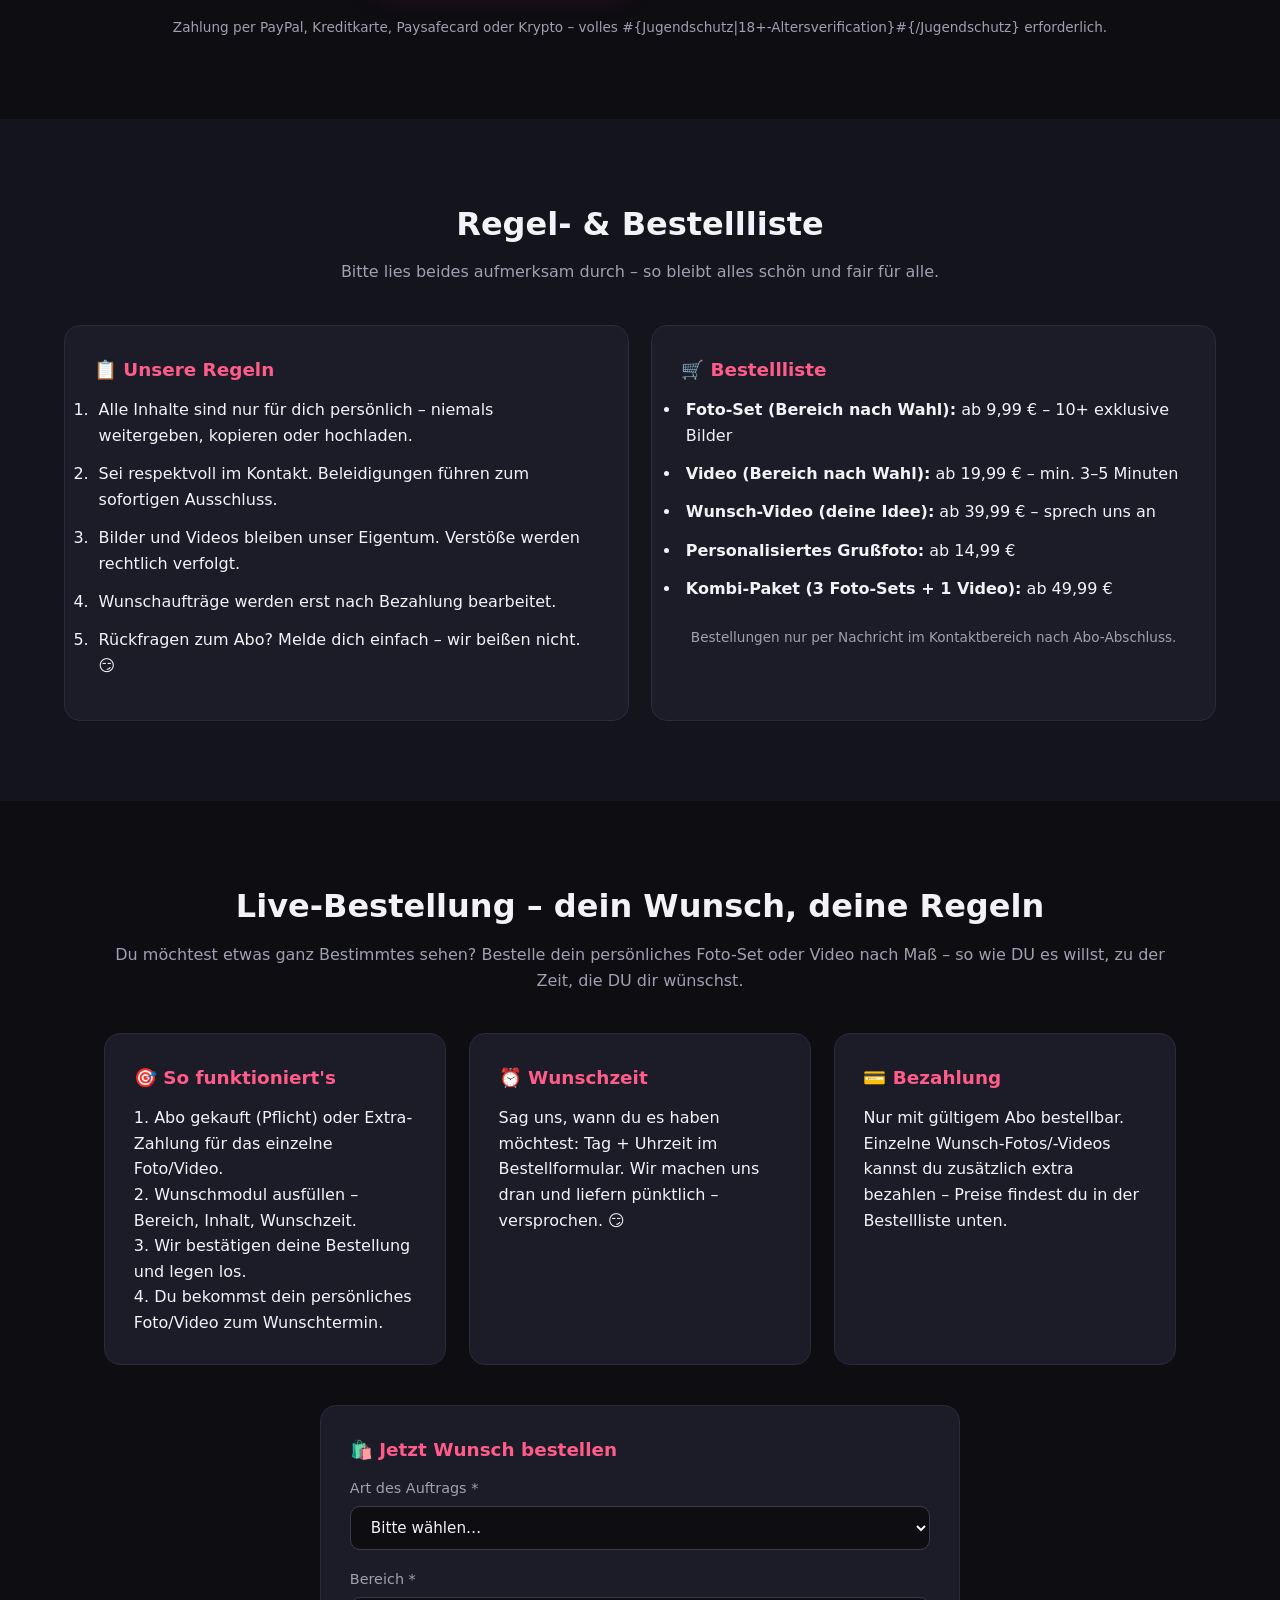
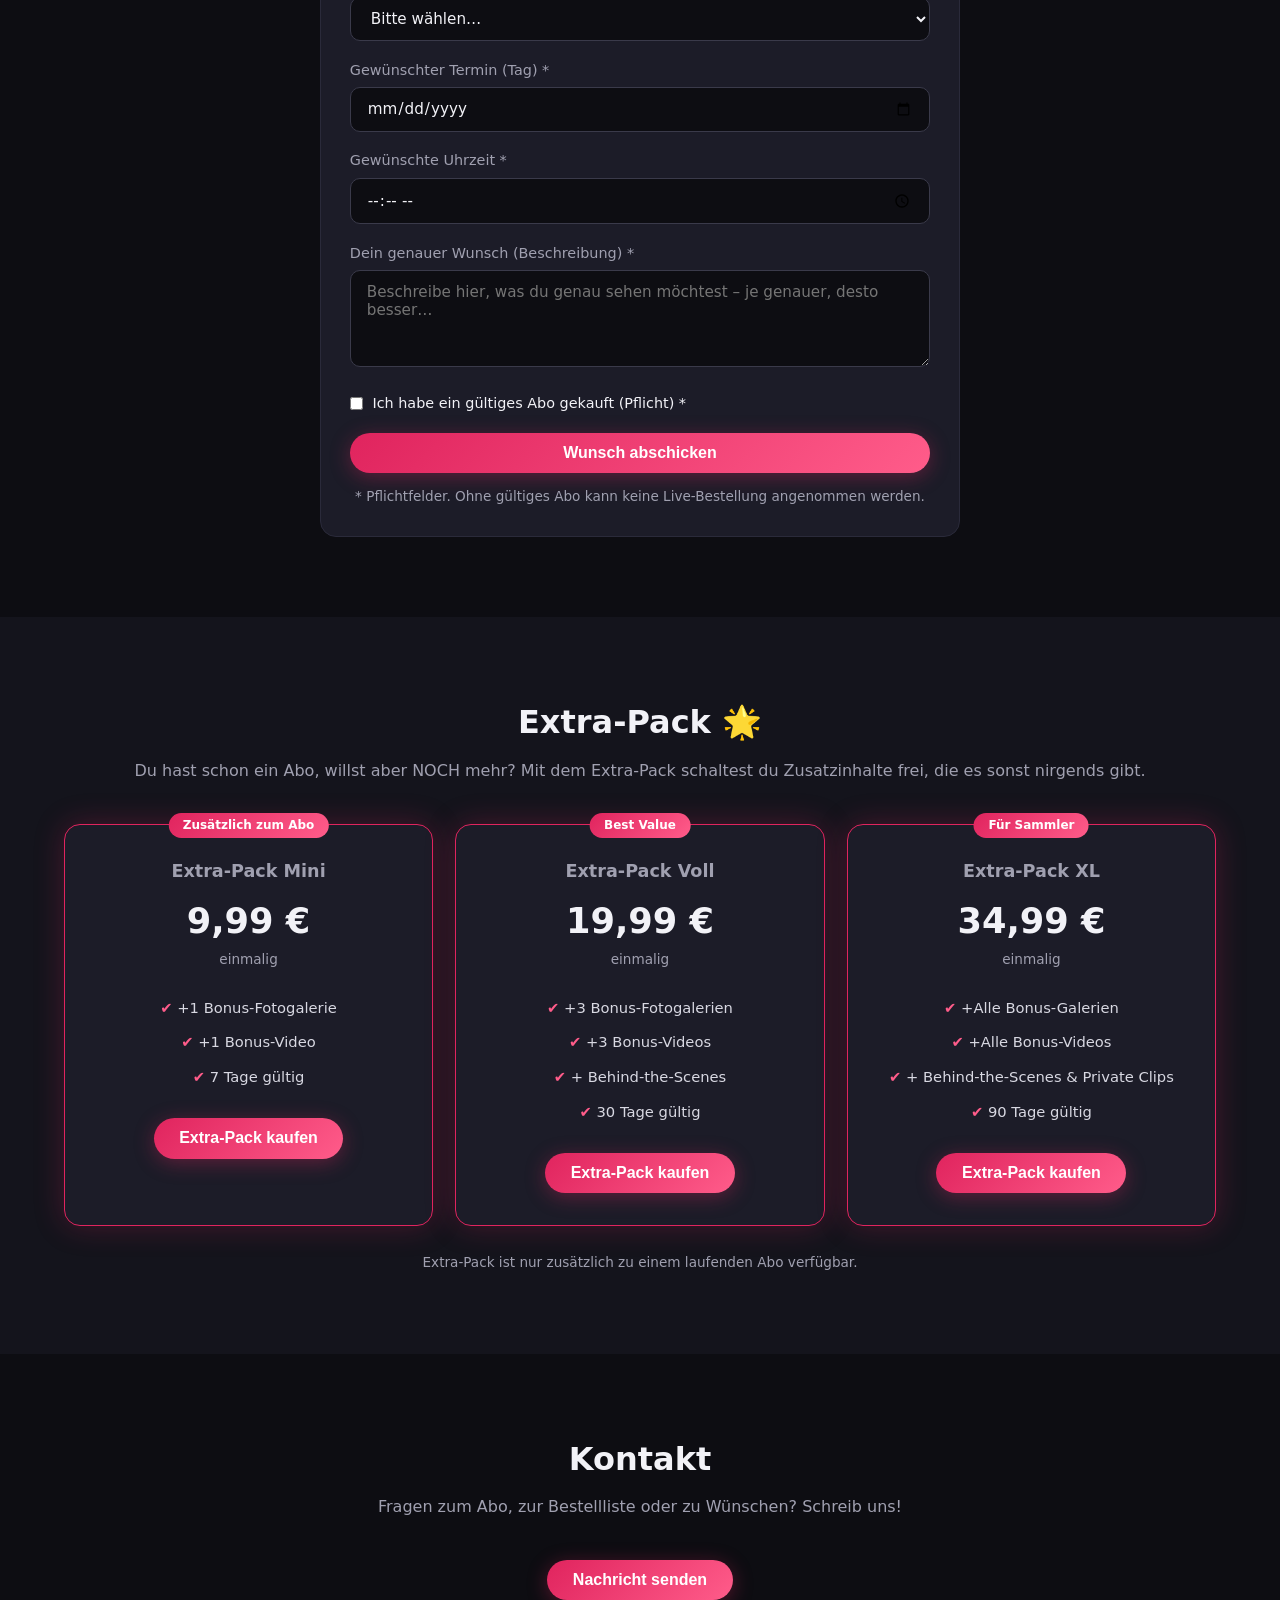
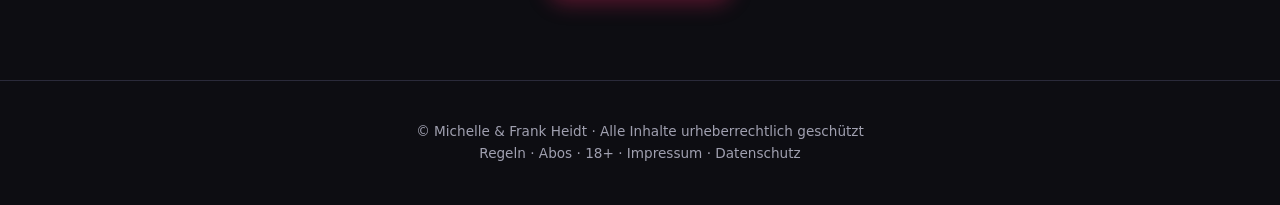
==== commit 5ad83c68: "Cover komplett sichtbar: Bild eingepasst statt beschnitten, Textbox ueber Bild" ====
--- a/index.html
+++ b/index.html
@@ -26,6 +26,7 @@
 
 <!-- Cover / Start -->
 <section id="start" class="hero">
+  <img class="hero-bg" src="img/cover.jpg" alt="Michelle & Frank Heidt – Cover">
   <div class="hero-inner">
     <p class="hero-kicker">Willkommen in unserer exklusiven Welt</p>
     <h1>Michelle <span class="amp">&amp;</span> Frank Heidt</h1>
--- a/style.css
+++ b/style.css
@@ -82,11 +82,28 @@
   justify-content: center;
   text-align: center;
   position: relative;
-  background:
-    linear-gradient(rgba(13,13,18,0.72), rgba(13,13,18,0.9)),
-    url('img/cover.jpg') center/cover no-repeat,
-    radial-gradient(circle at 30% 30%, #2b1030, var(--bg));
+  background: var(--bg);
   padding: 2rem 5%;
+  overflow: hidden;
+}
+/* Cover-Bild: komplett sichtbar, beide Personen sichtbar */
+.hero-bg {
+  position: absolute;
+  inset: 0;
+  width: 100%;
+  height: 100%;
+  object-fit: contain;
+  object-position: center;
+  background: radial-gradient(circle at 50% 40%, #2b1030, var(--bg));
+}
+.hero-inner {
+  position: relative;
+  z-index: 2;
+  max-width: 800px;
+  background: rgba(13,13,18,0.55);
+  border-radius: 20px;
+  padding: 2.5rem 2rem;
+  backdrop-filter: blur(2px);
 }
 .hero-kicker {
   text-transform: uppercase;
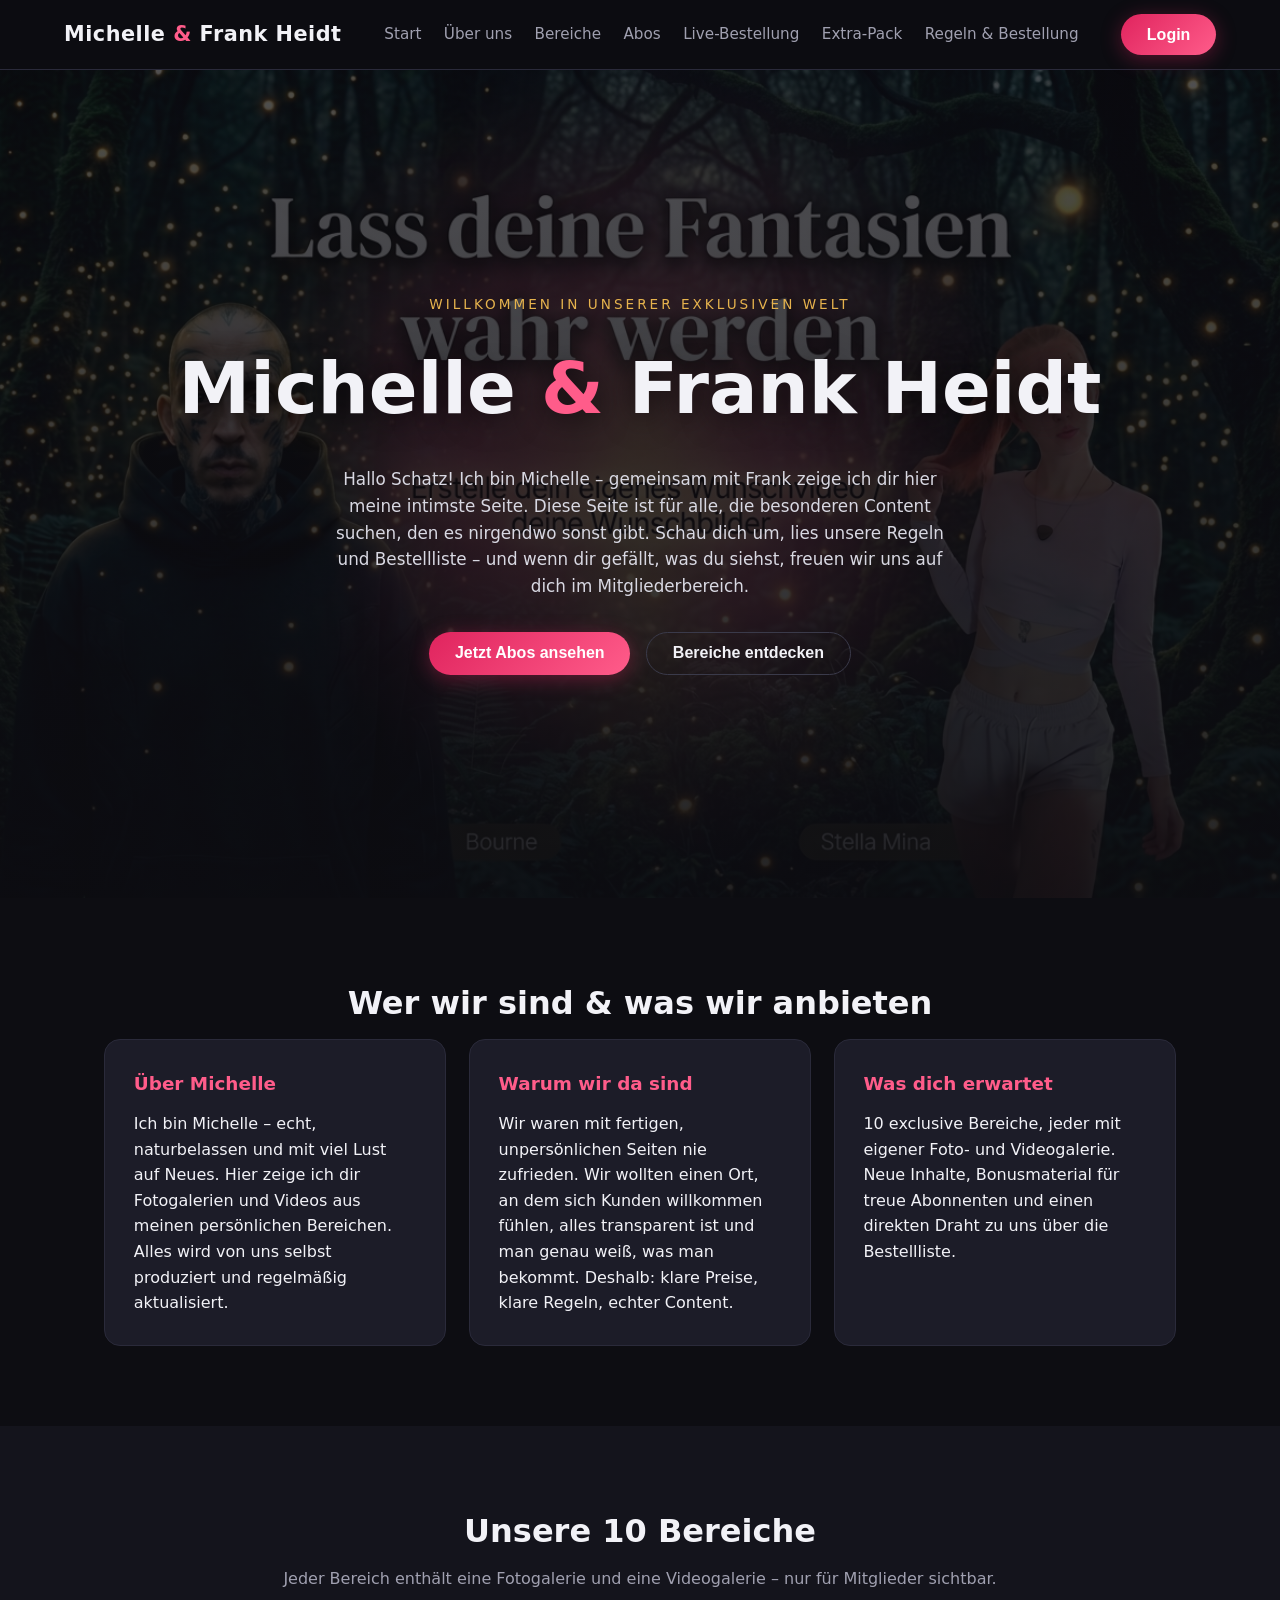
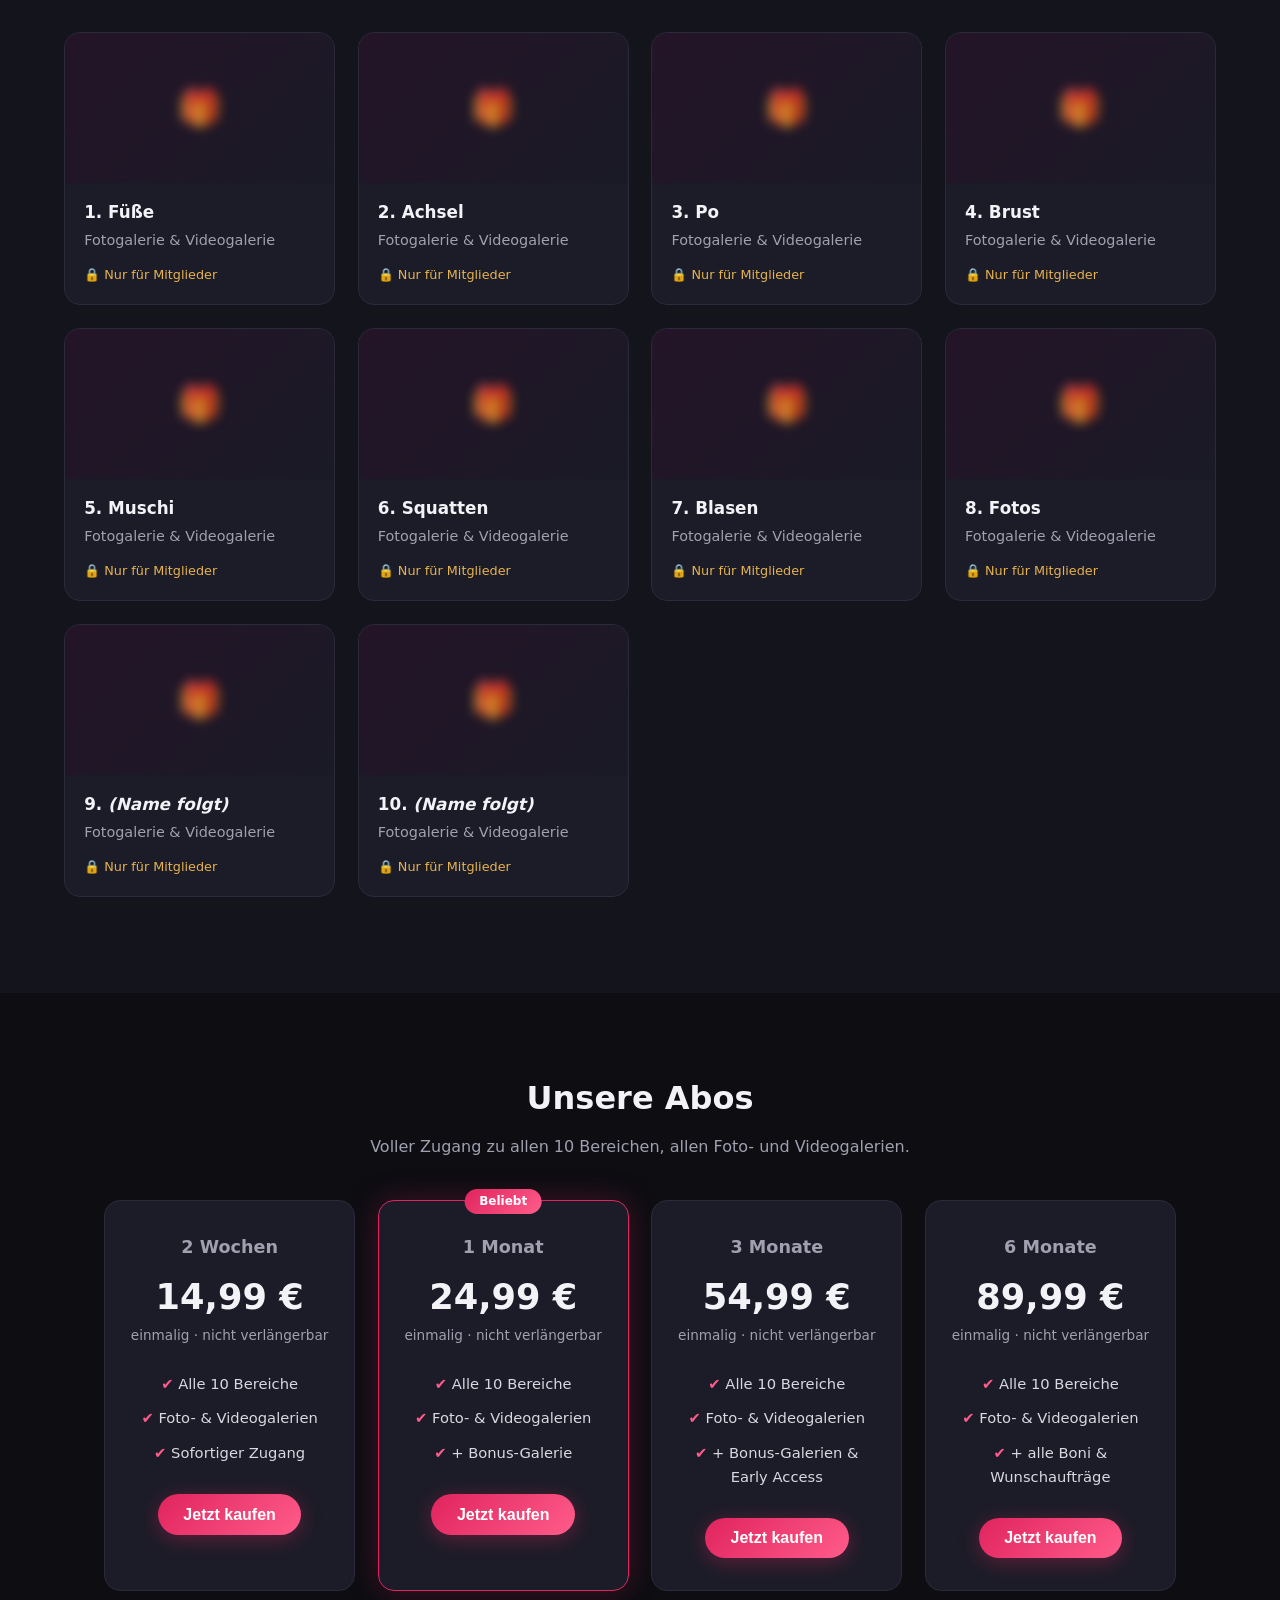
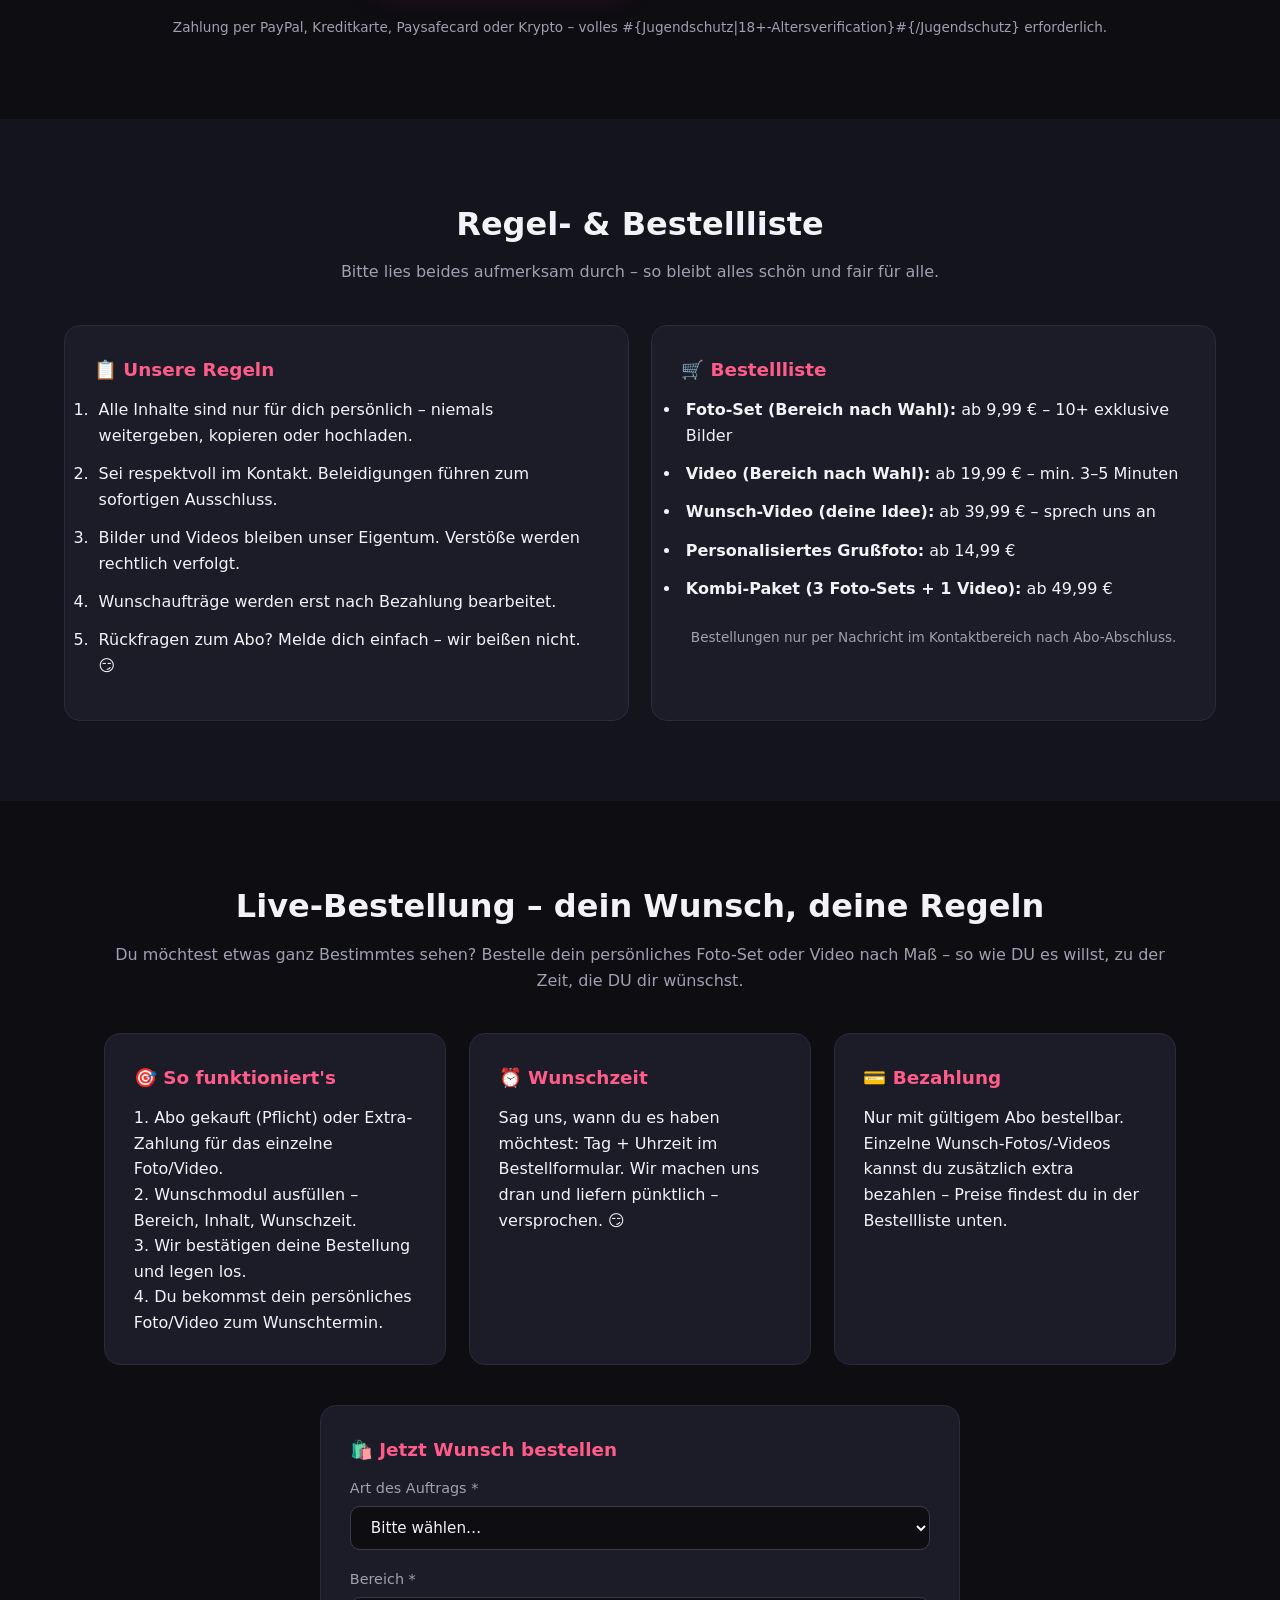
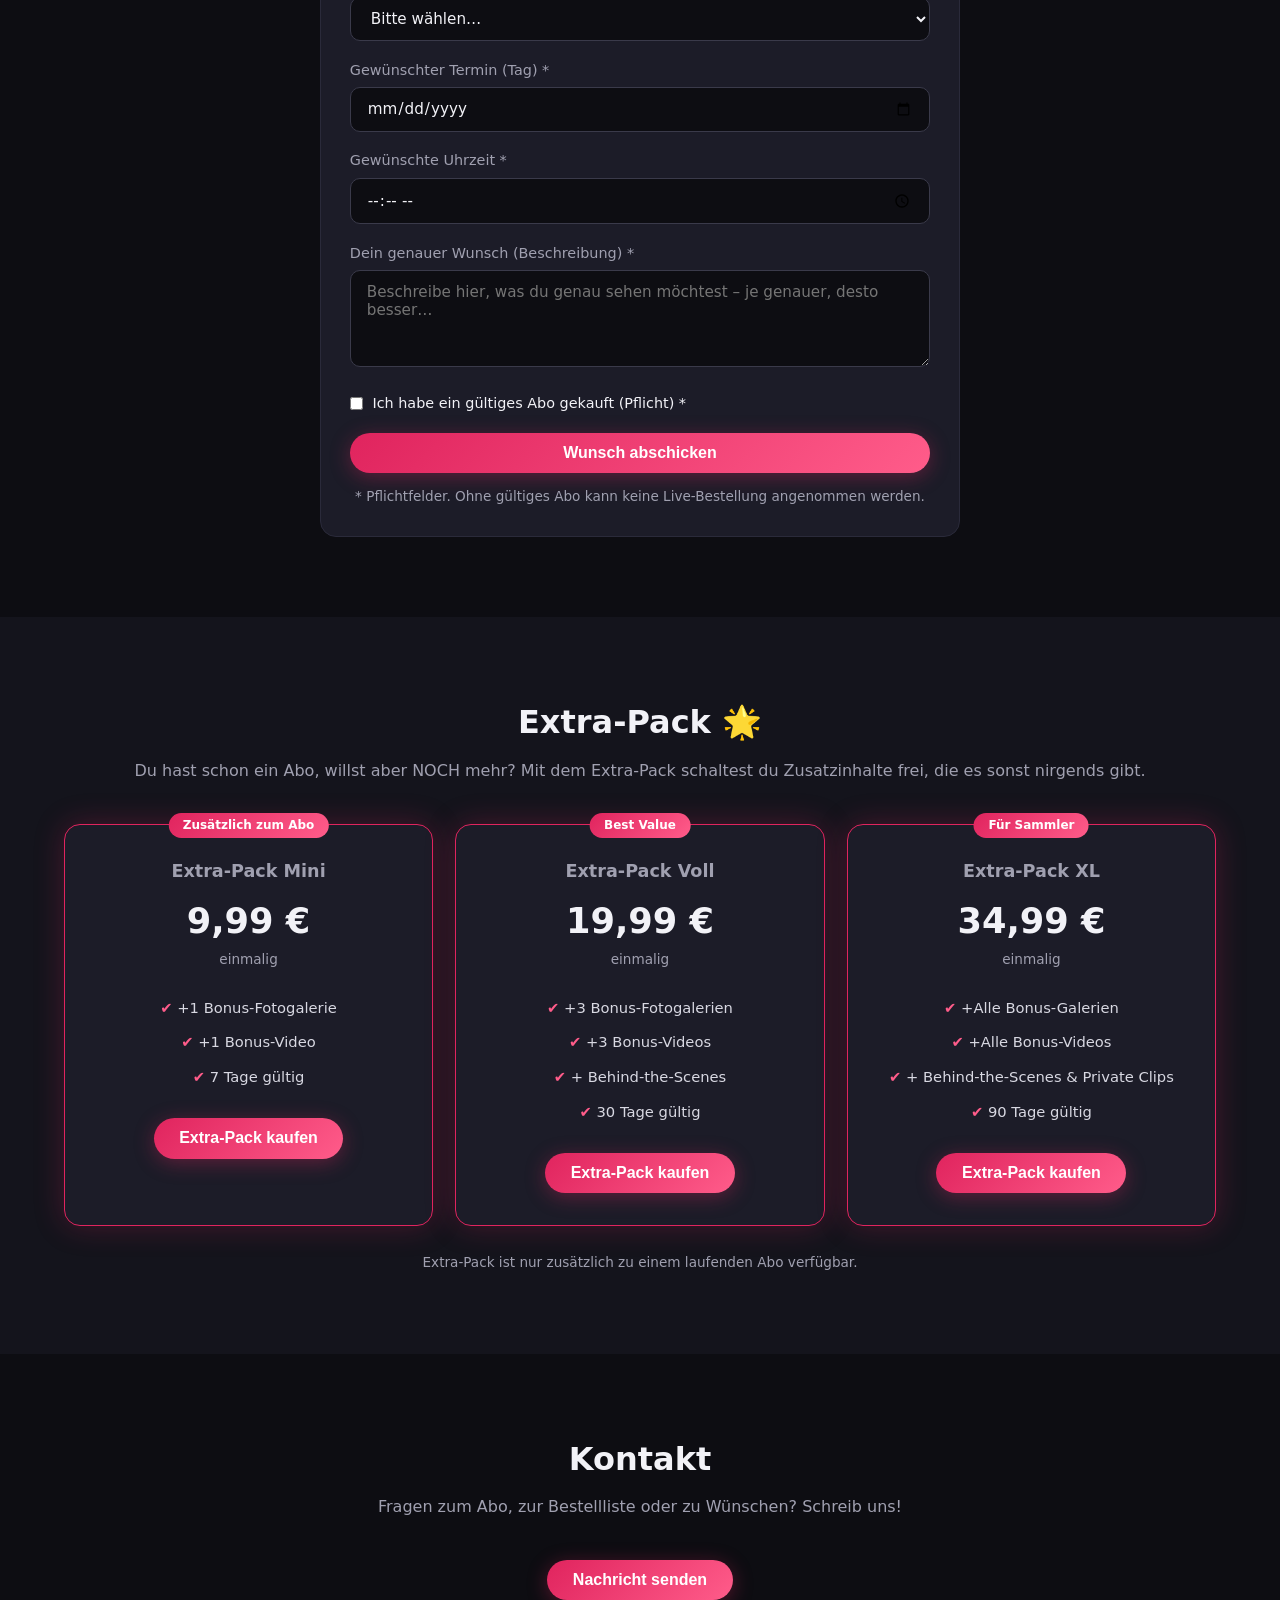
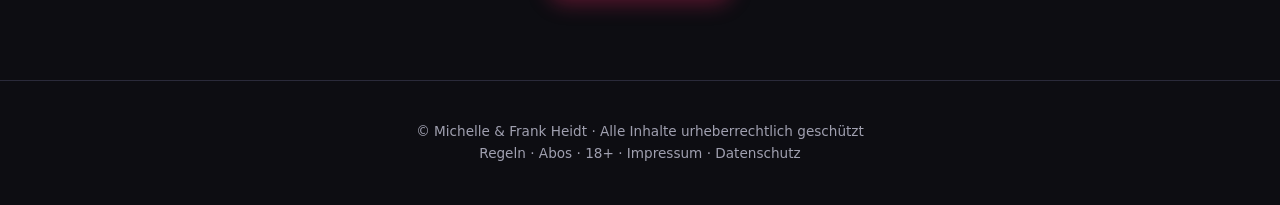
==== commit 4934be48: "Rueckgaengig: Hero wieder auf urspruengliche Version mit cover-Hintergrund" ====
--- a/index.html
+++ b/index.html
@@ -26,7 +26,6 @@
 
 <!-- Cover / Start -->
 <section id="start" class="hero">
-  <img class="hero-bg" src="img/cover.jpg" alt="Michelle & Frank Heidt – Cover">
   <div class="hero-inner">
     <p class="hero-kicker">Willkommen in unserer exklusiven Welt</p>
     <h1>Michelle <span class="amp">&amp;</span> Frank Heidt</h1>
--- a/style.css
+++ b/style.css
@@ -82,28 +82,11 @@
   justify-content: center;
   text-align: center;
   position: relative;
-  background: var(--bg);
+  background:
+    linear-gradient(rgba(13,13,18,0.72), rgba(13,13,18,0.9)),
+    url('img/cover.jpg') center/cover no-repeat,
+    radial-gradient(circle at 30% 30%, #2b1030, var(--bg));
   padding: 2rem 5%;
-  overflow: hidden;
-}
-/* Cover-Bild: komplett sichtbar, beide Personen sichtbar */
-.hero-bg {
-  position: absolute;
-  inset: 0;
-  width: 100%;
-  height: 100%;
-  object-fit: contain;
-  object-position: center;
-  background: radial-gradient(circle at 50% 40%, #2b1030, var(--bg));
-}
-.hero-inner {
-  position: relative;
-  z-index: 2;
-  max-width: 800px;
-  background: rgba(13,13,18,0.55);
-  border-radius: 20px;
-  padding: 2.5rem 2rem;
-  backdrop-filter: blur(2px);
 }
 .hero-kicker {
   text-transform: uppercase;
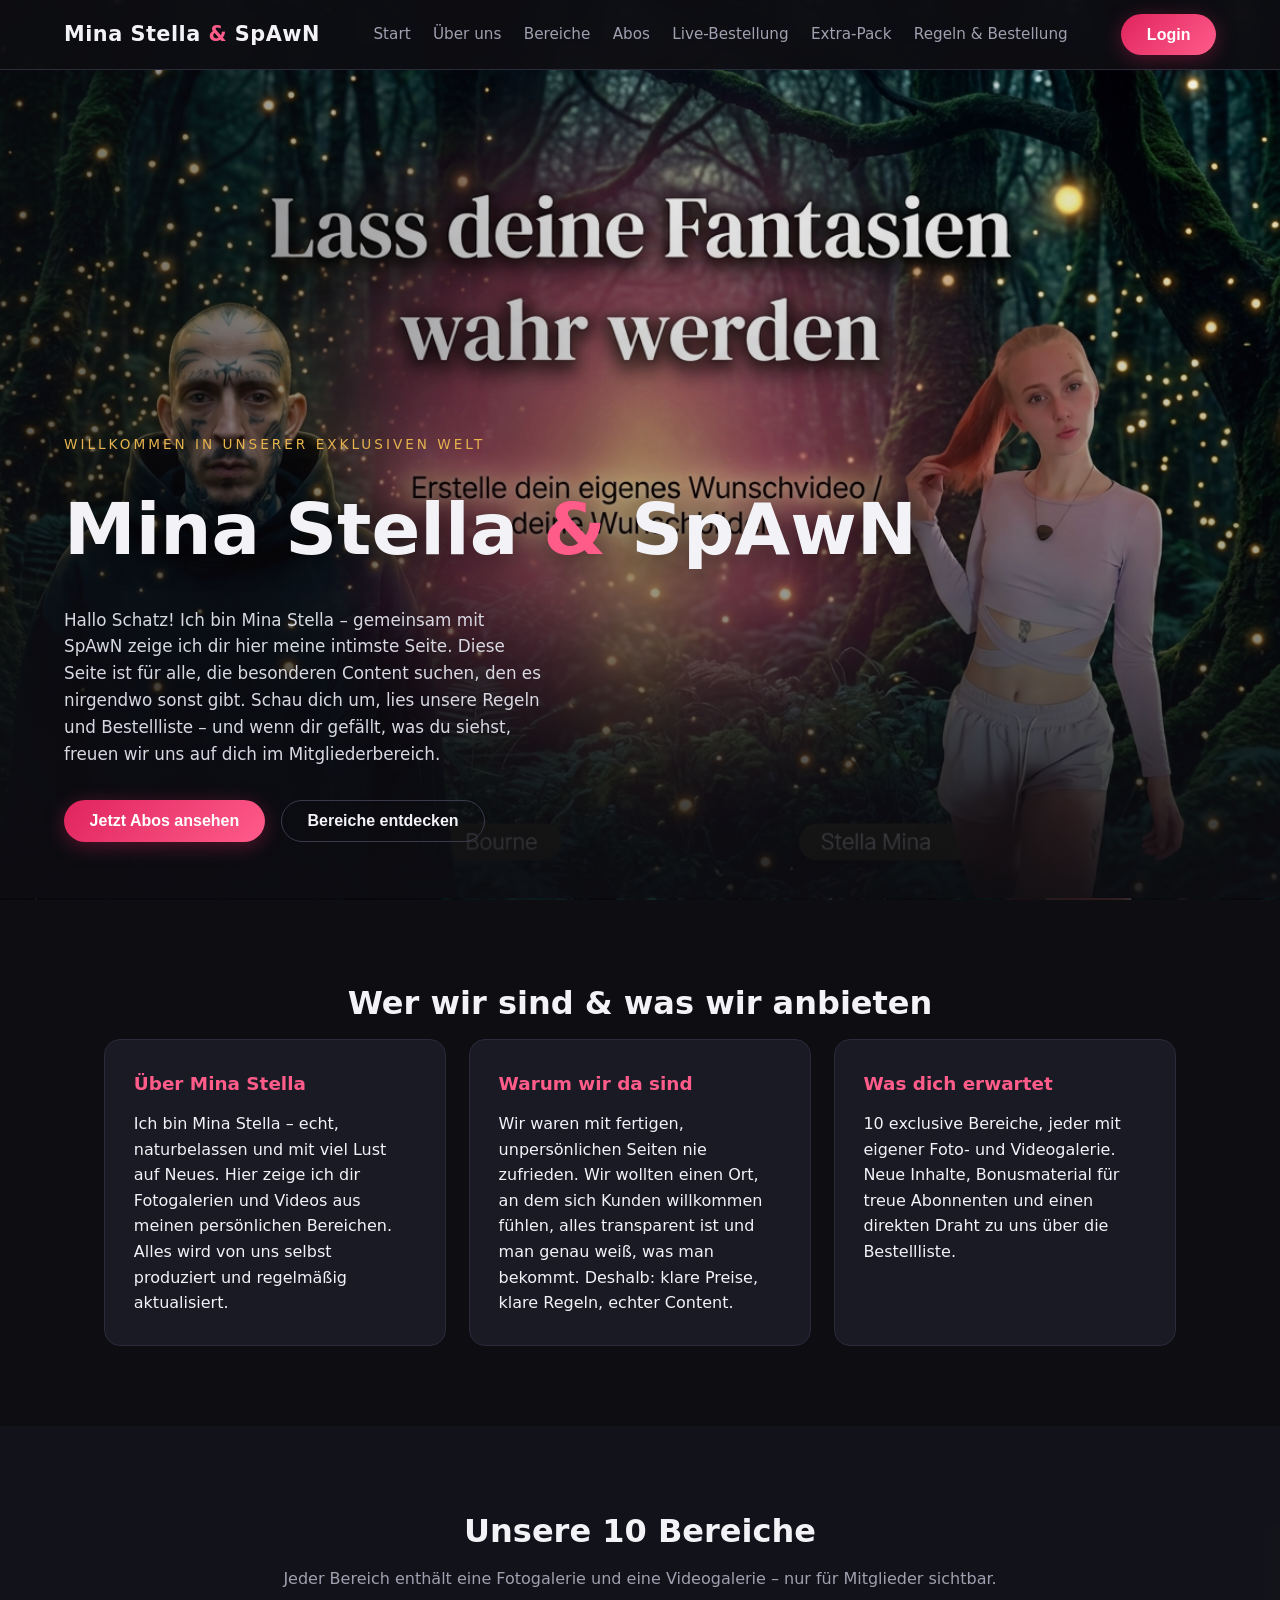
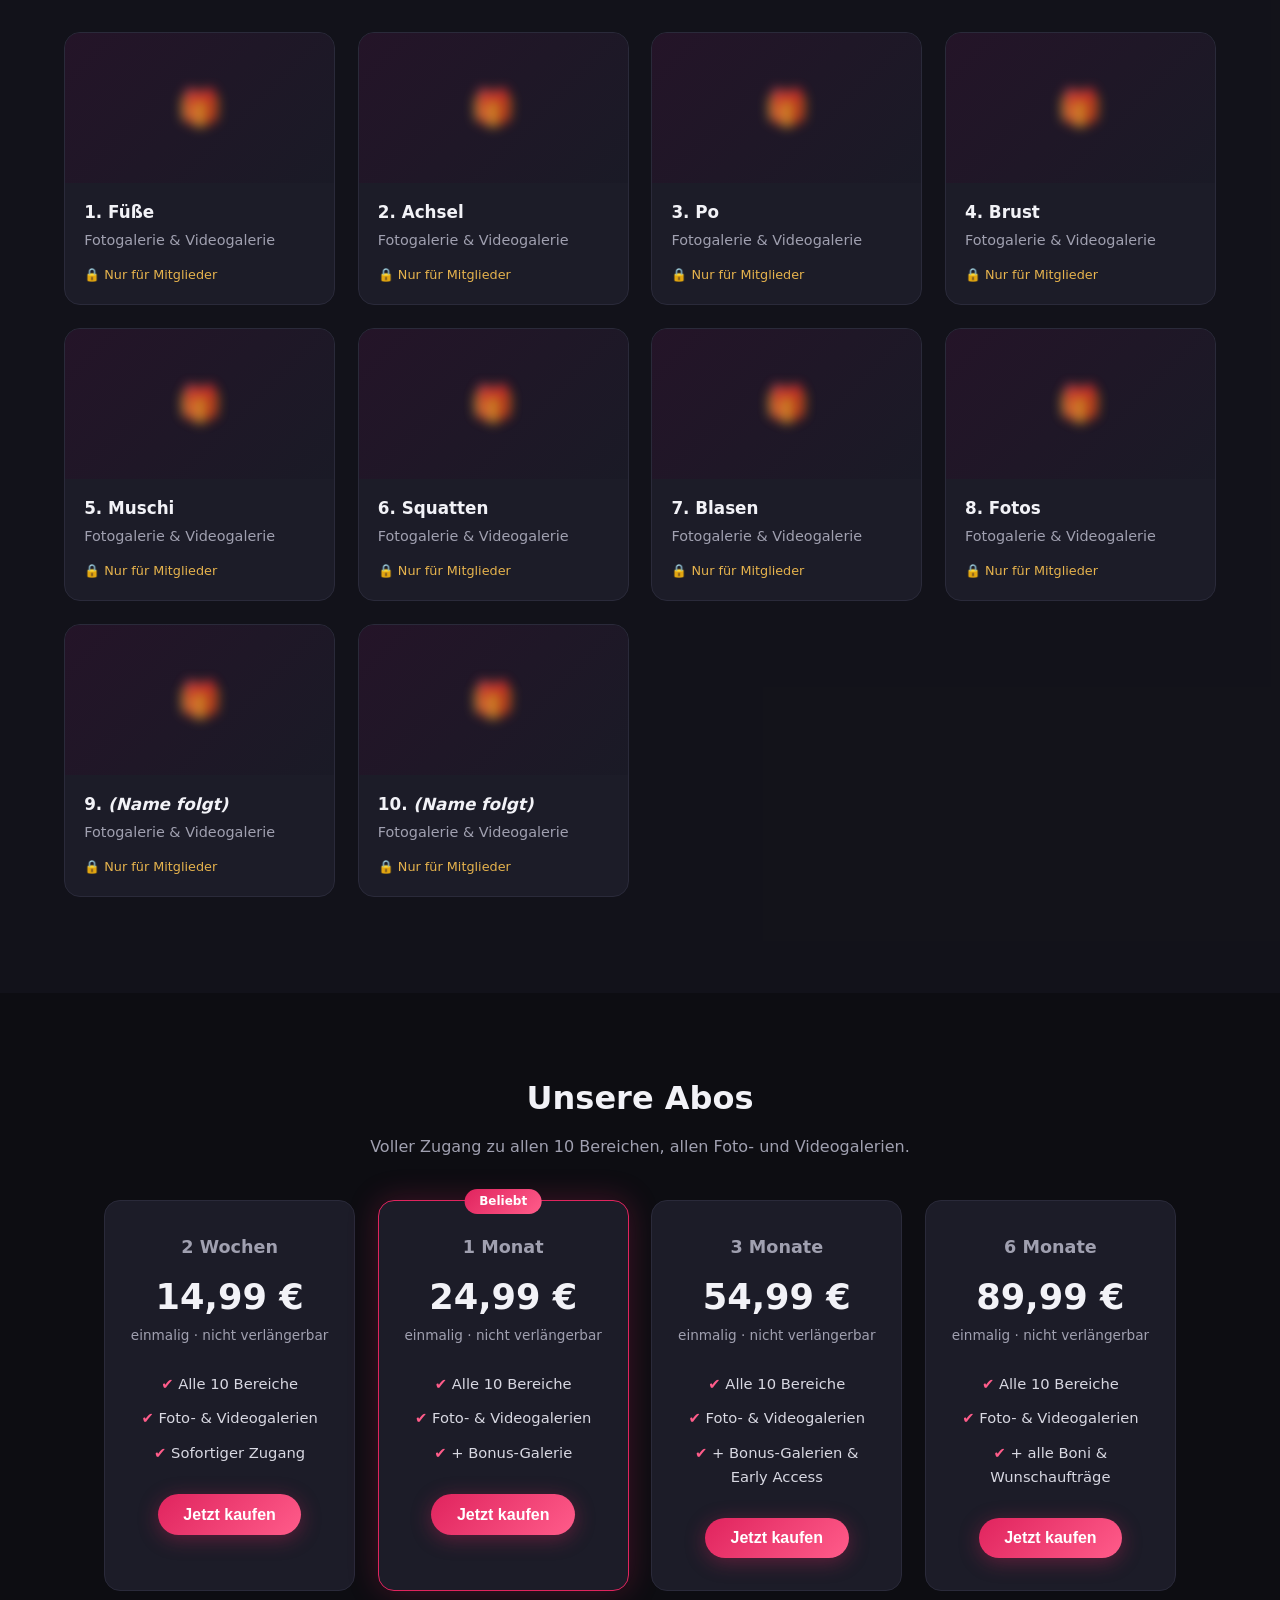
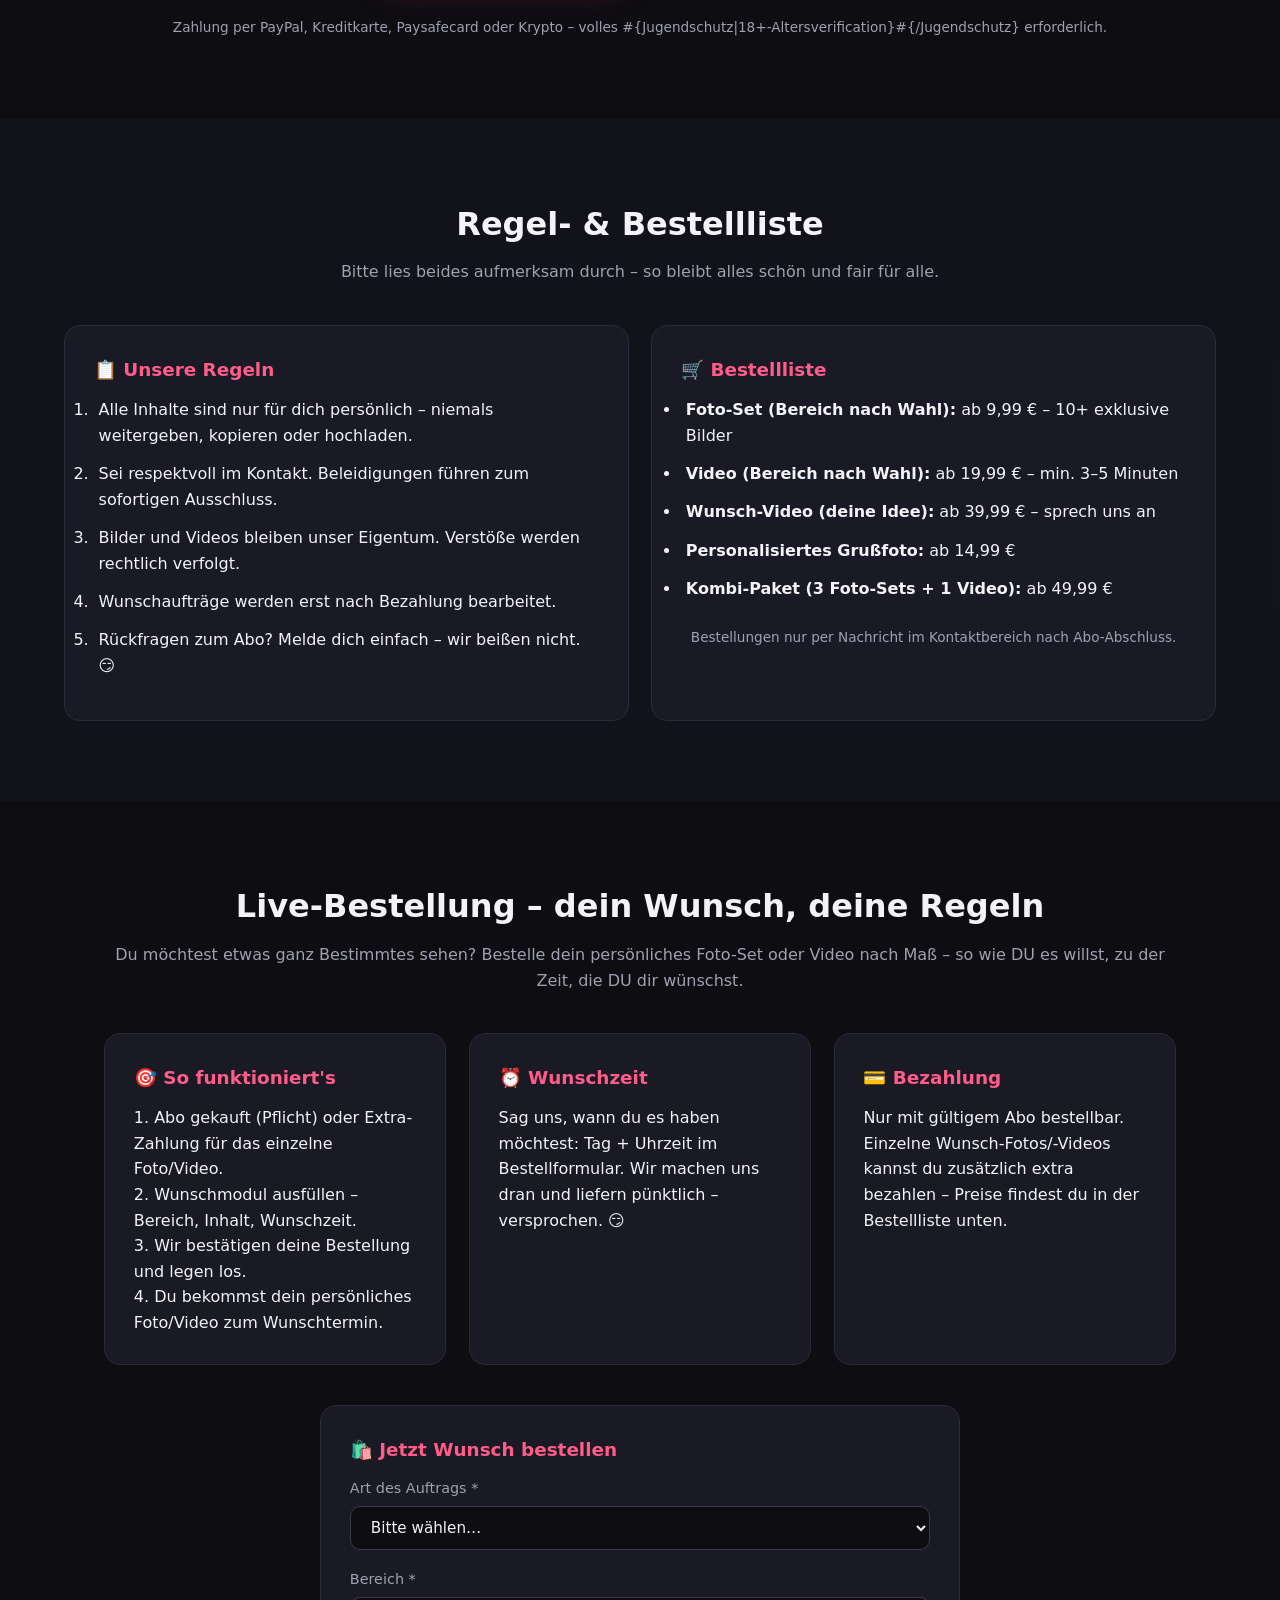
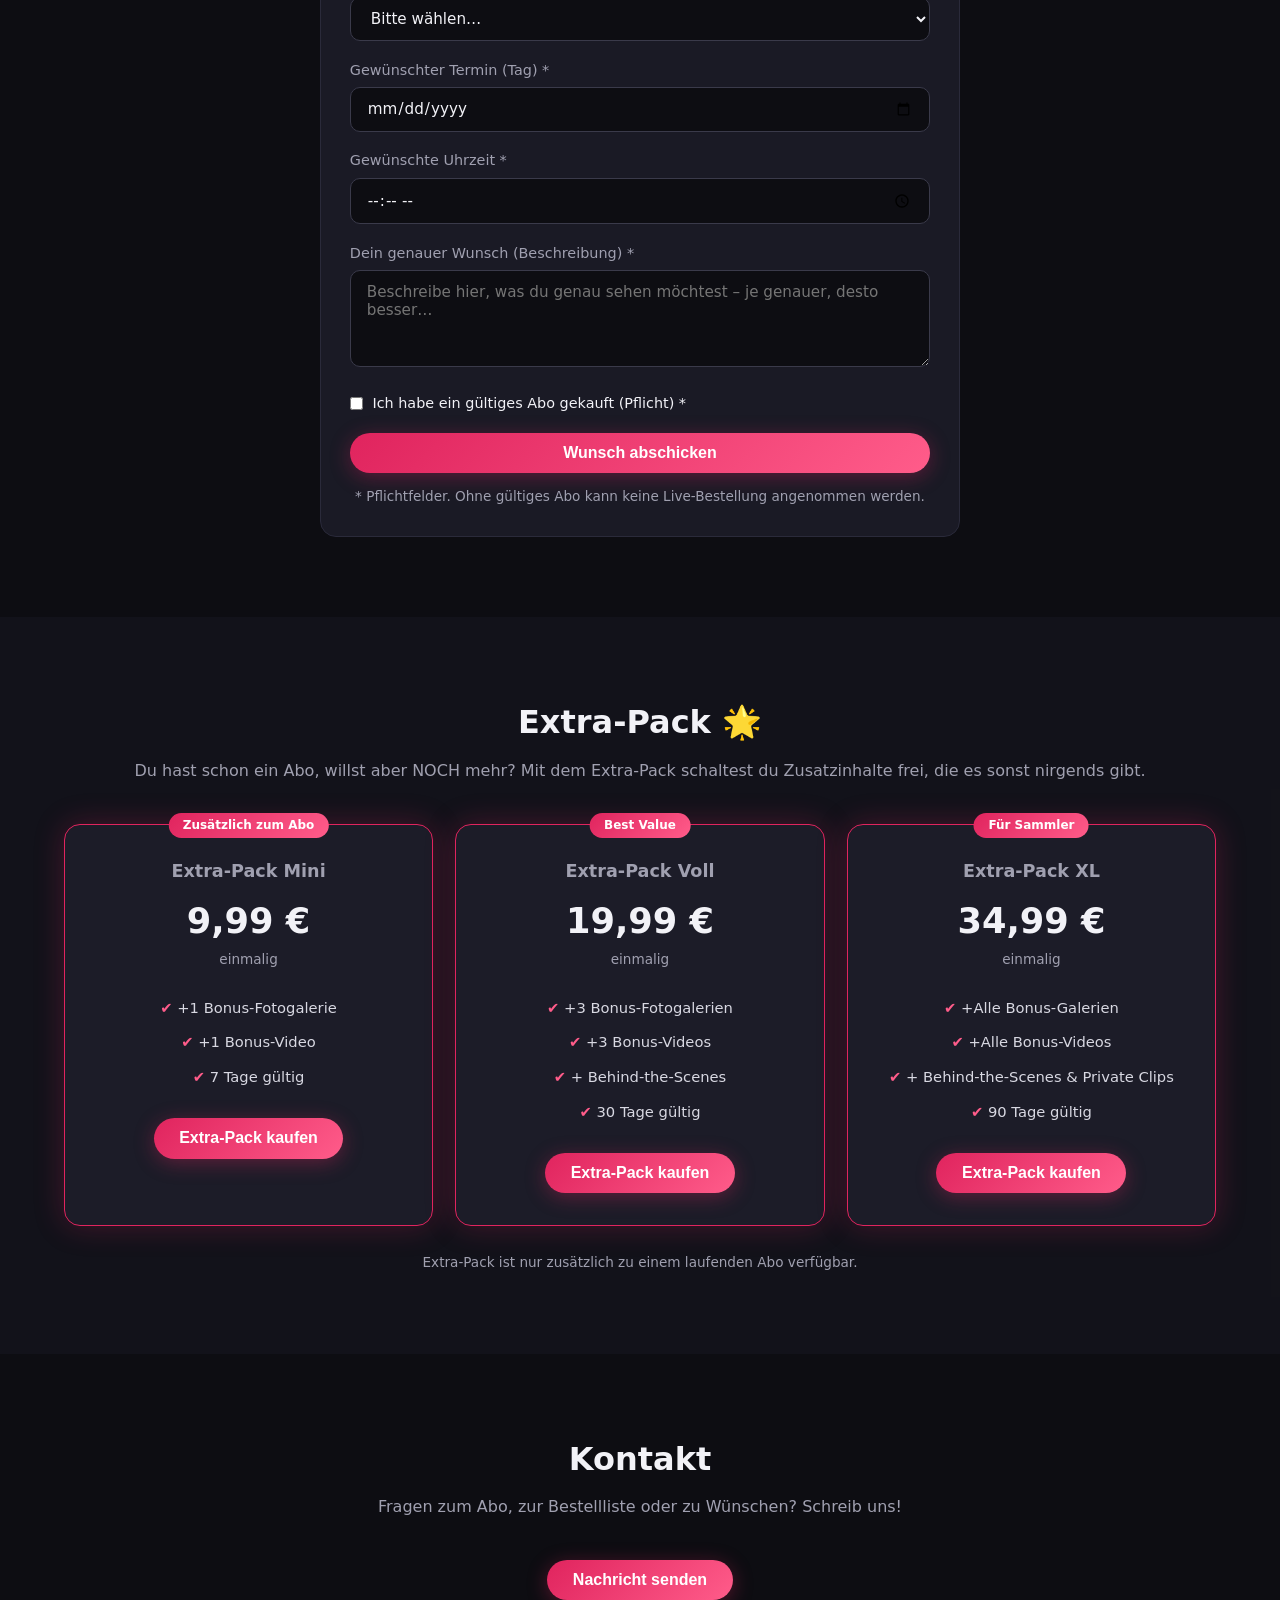
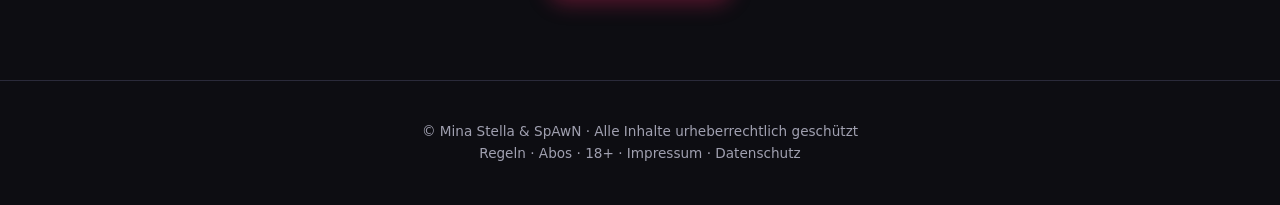
==== commit a323a320: "Umbenennung zu Mina Stella & SpAwN, Schrift unten links (Gesicht rechts frei)" ====
--- a/index.html
+++ b/index.html
@@ -4,14 +4,14 @@
 <meta charset="UTF-8">
 <meta name="viewport" content="width=device-width, initial-scale=1.0">
 <meta name="robots" content="noindex, nofollow">
-<title>Michelle &amp; Frank Heidt – Exklusive Welt</title>
+<title>Mina Stella &amp; SpAwN – Exklusive Welt</title>
 <link rel="stylesheet" href="style.css">
 </head>
 <body>
 
 <!-- Header -->
 <header class="site-header">
-  <div class="logo">Michelle <span class="amp">&amp;</span> Frank Heidt</div>
+  <div class="logo">Mina Stella <span class="amp">&amp;</span> SpAwN</div>
   <nav>
     <a href="#start">Start</a>
     <a href="#ueber-uns">Über uns</a>
@@ -28,9 +28,9 @@
 <section id="start" class="hero">
   <div class="hero-inner">
     <p class="hero-kicker">Willkommen in unserer exklusiven Welt</p>
-    <h1>Michelle <span class="amp">&amp;</span> Frank Heidt</h1>
+    <h1>Mina Stella <span class="amp">&amp;</span> SpAwN</h1>
     <p class="hero-text">
-      Hallo Schatz! Ich bin Michelle – gemeinsam mit Frank zeige ich dir hier meine intimste Seite.
+      Hallo Schatz! Ich bin Mina Stella – gemeinsam mit SpAwN zeige ich dir hier meine intimste Seite.
       Diese Seite ist für alle, die besonderen Content suchen, den es nirgendwo sonst gibt.
       Schau dich um, lies unsere Regeln und Bestellliste – und wenn dir gefällt, was du siehst,
       freuen wir uns auf dich im Mitgliederbereich.
@@ -47,9 +47,9 @@
   <h2>Wer wir sind &amp; was wir anbieten</h2>
   <div class="cards">
     <div class="card">
-      <h3>Über Michelle</h3>
-      <p>
-        Ich bin Michelle – echt, naturbelassen und mit viel Lust auf Neues. Hier zeige ich dir
+      <h3>Über Mina Stella</h3>
+      <p>
+        Ich bin Mina Stella – echt, naturbelassen und mit viel Lust auf Neues. Hier zeige ich dir
         Fotogalerien und Videos aus meinen persönlichen Bereichen. Alles wird von uns selbst
         produziert und regelmäßig aktualisiert.
       </p>
@@ -287,7 +287,7 @@
           <option>Fotos</option>
           <option>(Bereich 9 – Name folgt)</option>
           <option>(Bereich 10 – Name folgt)</option>
-          <option>Überraschung – Michelle entscheidet</option>
+          <option>Überraschung – Mina Stella entscheidet</option>
         </select>
       </div>
       <div class="form-row">
@@ -367,7 +367,7 @@
 </section>
 
 <footer>
-  <p>© Michelle &amp; Frank Heidt · Alle Inhalte urheberrechtlich geschützt</p>
+  <p>© Mina Stella &amp; SpAwN · Alle Inhalte urheberrechtlich geschützt</p>
   <p class="footer-links"><a href="#regeln">Regeln</a> · <a href="#preise">Abos</a> · 18+ · Impressum · Datenschutz</p>
 </footer>
 
--- a/style.css
+++ b/style.css
@@ -19,6 +19,16 @@
   background: var(--bg);
   color: var(--text);
   line-height: 1.6;
+  position: relative;
+}
+/* Cover-Bild als durchscheinender Hintergrund fuer die ganze Seite */
+body::before {
+  content: '';
+  position: fixed;
+  inset: 0;
+  background: url('img/cover.jpg') center/cover no-repeat fixed;
+  opacity: 0.32;
+  z-index: -1;
 }
 
 /* ---------- Header ---------- */
@@ -78,15 +88,15 @@
 .hero {
   min-height: 92vh;
   display: flex;
-  align-items: center;
-  justify-content: center;
-  text-align: center;
+  align-items: flex-end;
+  justify-content: flex-start;
+  text-align: left;
   position: relative;
   background:
-    linear-gradient(rgba(13,13,18,0.72), rgba(13,13,18,0.9)),
-    url('img/cover.jpg') center/cover no-repeat,
-    radial-gradient(circle at 30% 30%, #2b1030, var(--bg));
-  padding: 2rem 5%;
+    linear-gradient(to top, rgba(13,13,18,0.92) 0%, rgba(13,13,18,0.25) 50%, rgba(13,13,18,0.05) 100%),
+    linear-gradient(to right, rgba(13,13,18,0.6) 0%, rgba(13,13,18,0.0) 50%),
+    url('img/cover.jpg') center/cover no-repeat;
+  padding: 2rem 5% 3.5rem;
 }
 .hero-kicker {
   text-transform: uppercase;
@@ -102,16 +112,16 @@
   text-shadow: 0 4px 30px rgba(0,0,0,0.6);
 }
 .hero-text {
-  max-width: 640px;
-  margin: 0 auto 2rem;
+  max-width: 480px;
+  margin: 0 0 2rem;
   color: #d8d8e2;
   font-size: 1.05rem;
 }
-.hero-buttons { display: flex; gap: 1rem; justify-content: center; flex-wrap: wrap; }
+.hero-buttons { display: flex; gap: 1rem; flex-wrap: wrap; }
 
 /* ---------- Sections ---------- */
 .section { padding: 5rem 5%; max-width: 1200px; margin: 0 auto; }
-.section.dark { max-width: none; background: var(--bg2); }
+.section.dark { max-width: none; background: rgba(20,20,28,0.88); }
 .section.dark > * { max-width: 1200px; margin-left: auto; margin-right: auto; }
 .section h2 {
   font-size: 2rem;
@@ -128,7 +138,7 @@
 /* ---------- Cards ---------- */
 .cards { display: grid; grid-template-columns: repeat(auto-fit, minmax(260px, 1fr)); gap: 1.4rem; }
 .card {
-  background: var(--card);
+  background: rgba(28,28,40,0.92);
   border: 1px solid #2a2a3a;
   border-radius: 16px;
   padding: 1.8rem;
